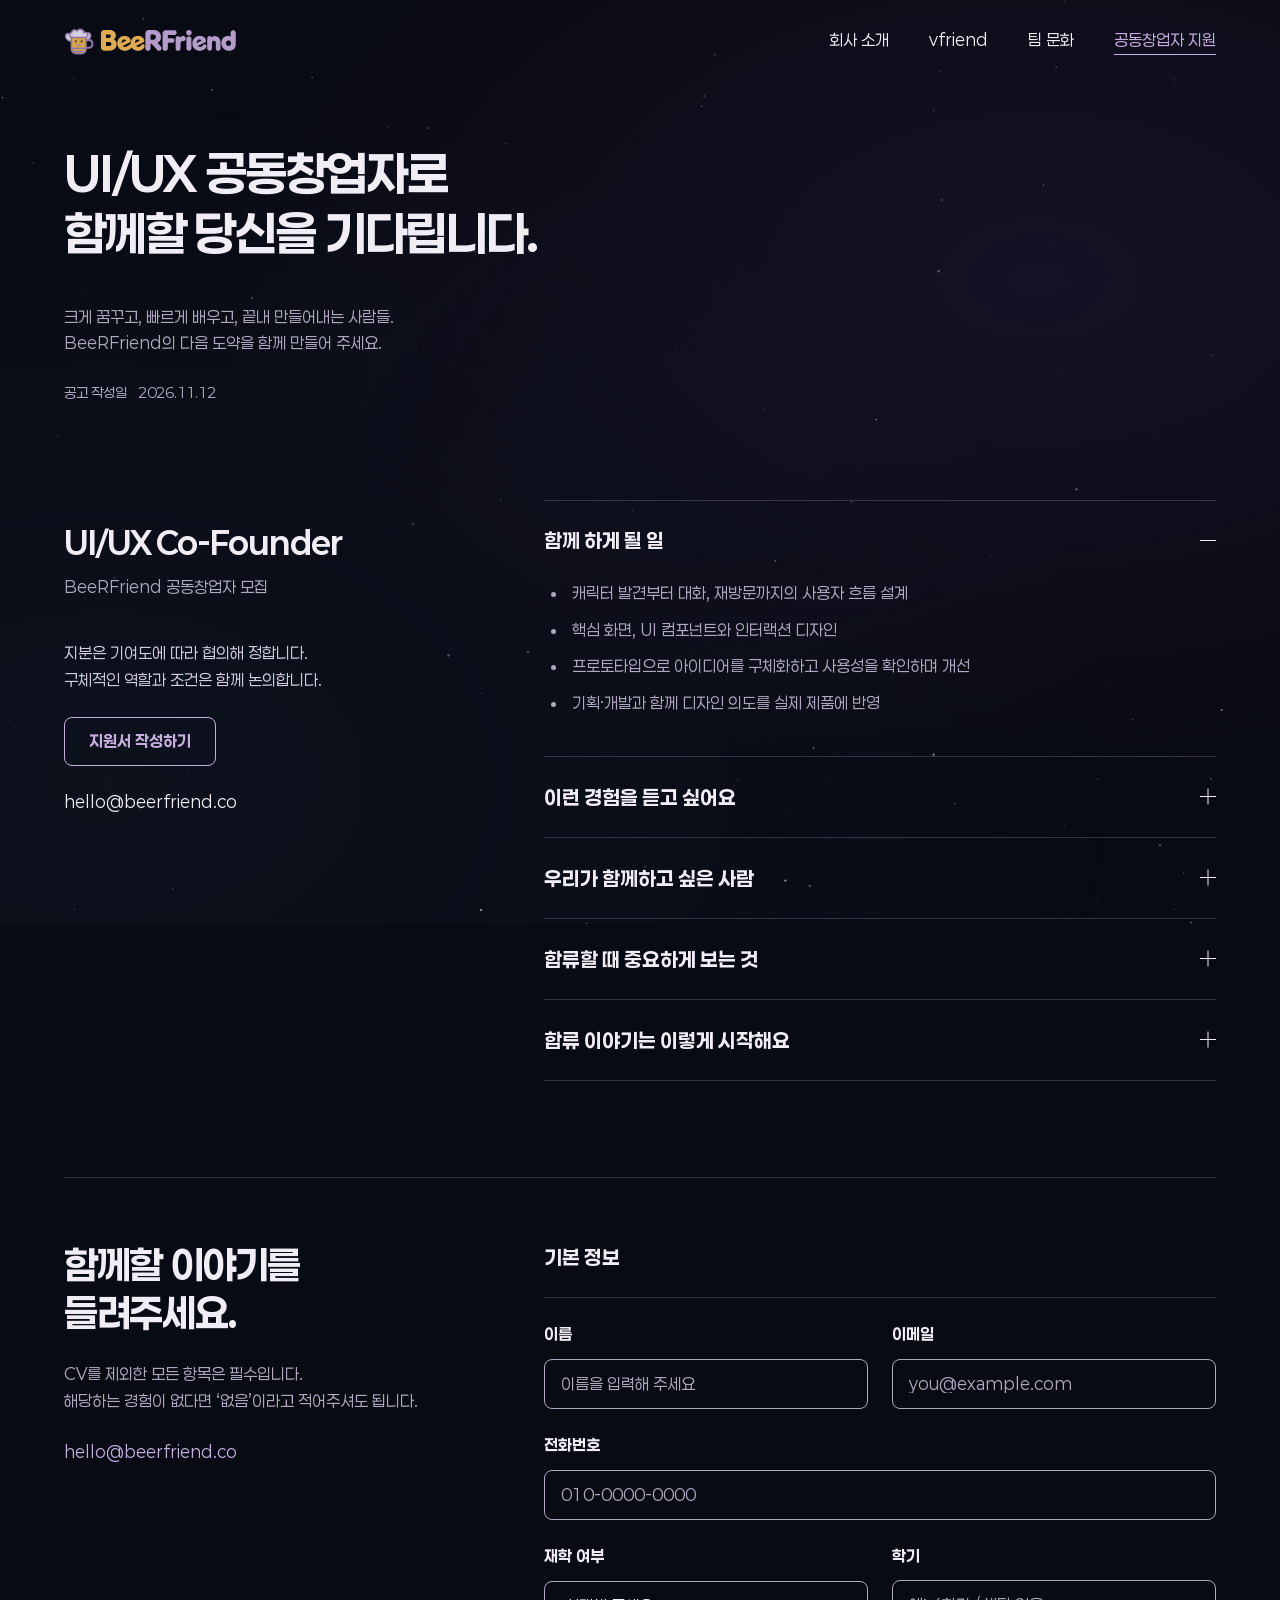
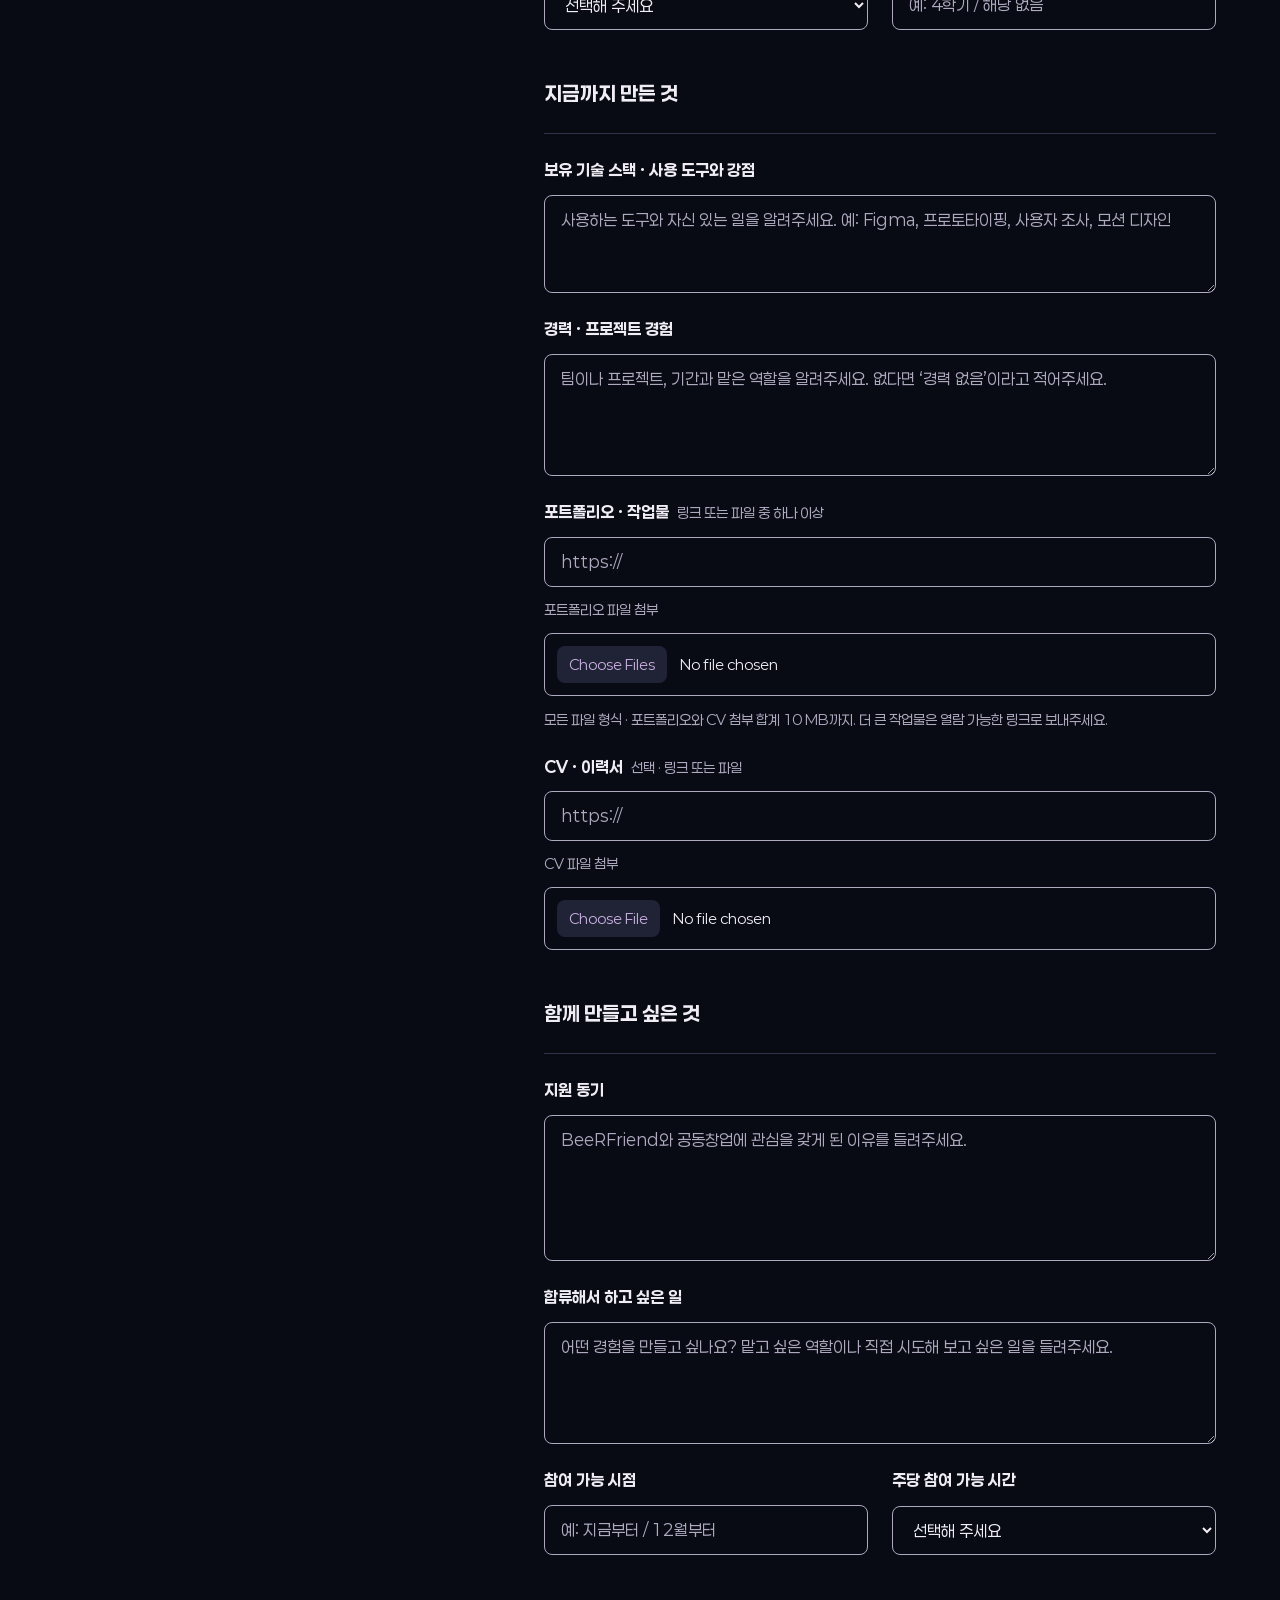
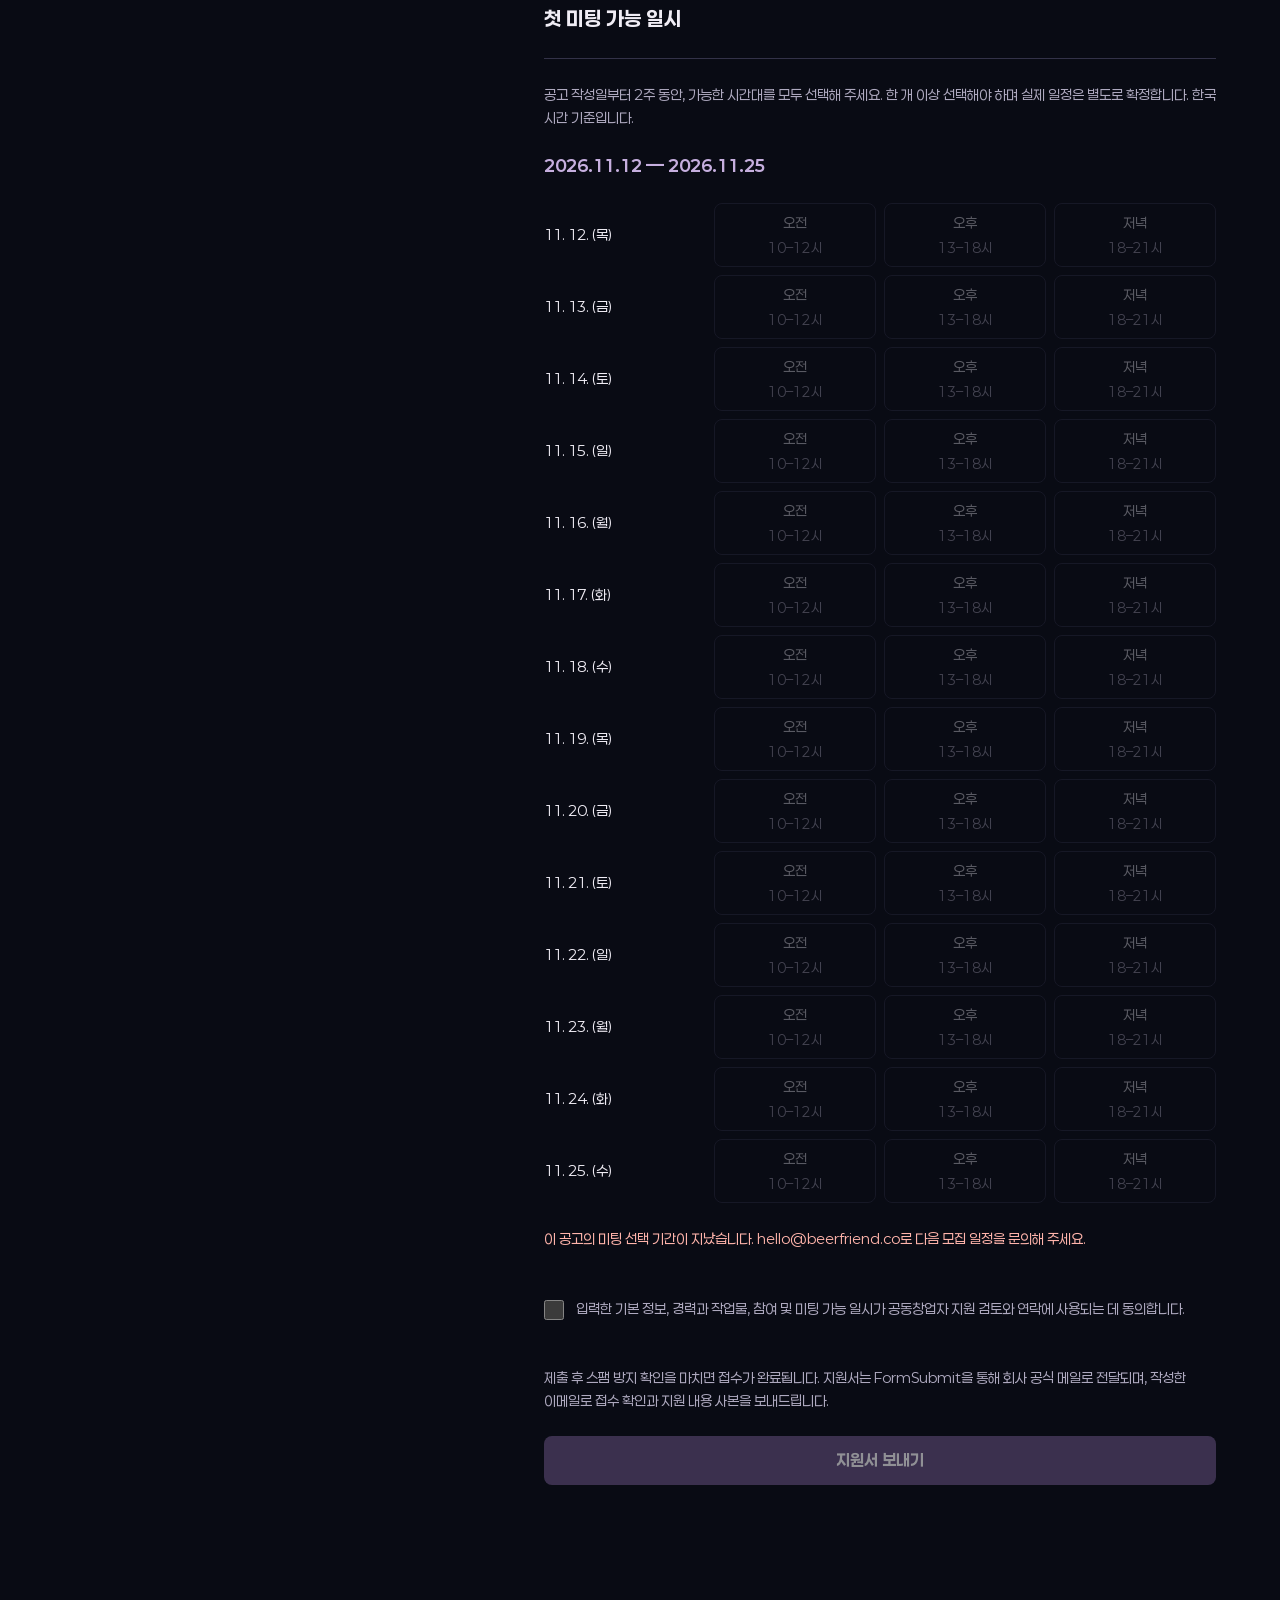
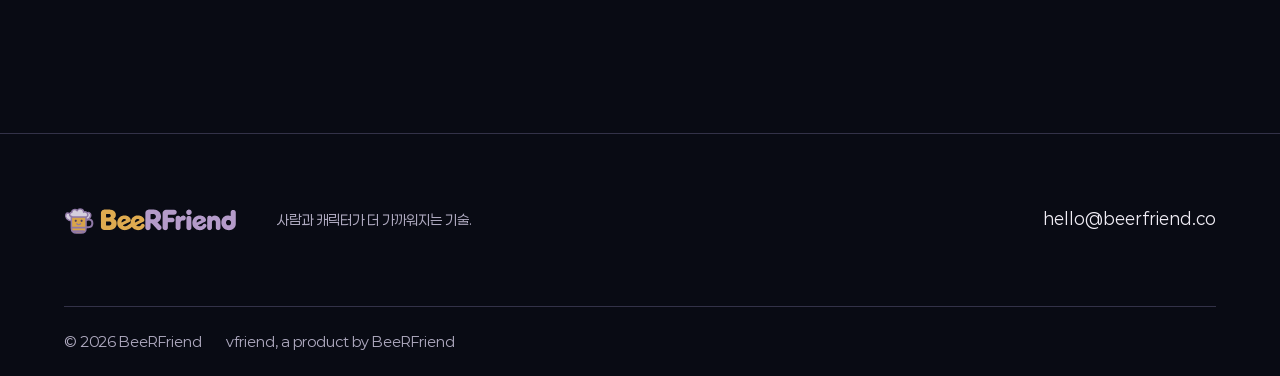
==== apply.html @ 92ecc0ac "Publish BeeRFriend company website" ====
<!doctype html>
<html lang="ko">
<head>
  <meta charset="utf-8">
  <meta name="viewport" content="width=device-width,initial-scale=1">
  <meta name="theme-color" content="#090b14">
  <meta name="description" content="함께 Moonshot을 현실로 만들 UI/UX 공동창업자를 찾습니다. BeeRFriend는 AI와 디자인으로 새로운 대화 경험을 만듭니다.">
  <meta property="og:title" content="BeeRFriend — UI/UX 공동창업자 모집">
  <meta property="og:description" content="Shoot for the moon. Even if you miss, you'll land among the stars. 함께 Moonshot을 현실로 만들 공동창업자를 찾습니다.">
  <meta property="og:type" content="website">
  <title>공동창업자 지원 | BeeRFriend</title>
  <link rel="icon" href="assets/beerfriend-mark.png" type="image/png">
  <link rel="preload" href="assets/fonts/Paperlogy-700.woff2" as="font" type="font/woff2" crossorigin>
  <link rel="stylesheet" href="styles.css">
  <script src="app.js" defer></script>
  <script src="apply.js" defer></script>
</head>
<body class="apply-page">
  <a class="skip-link" href="#main">본문으로 바로가기</a>
  <header class="site-header"><div class="nav-shell wrap">
  <a class="company-logo" href="./" aria-label="BeeRFriend 회사 홈페이지 처음으로"><img src="assets/beerfriend-dark.svg" alt="BeeRFriend" width="178" height="57" fetchpriority="high"></a>
  <nav class="desktop-nav" aria-label="주 메뉴"><a href="./#company">회사 소개</a><a href="./#product">vfriend</a><a href="./#culture">팀 문화</a><a class="nav-careers" href="apply.html" aria-current="page">공동창업자 지원</a></nav>
  <button class="menu-toggle" type="button" aria-controls="mobile-nav" aria-expanded="false" aria-label="메뉴 열기"><span></span><span></span></button>
  </div><nav id="mobile-nav" aria-label="모바일 메뉴" hidden><a href="./#company">회사 소개</a><a href="./#product">vfriend</a><a href="./#culture">팀 문화</a><a href="apply.html" aria-current="page">공동창업자 지원</a></nav></header>

  <main id="main">
    <section class="careers-section wrap" id="careers" aria-labelledby="careers-title">
      <div class="careers-heading"><h1 id="careers-title">UI/UX 공동창업자로<br> 함께할 당신을 기다립니다.</h1><p>크게 꿈꾸고, 빠르게 배우고, 끝내 만들어내는 사람들.<br> BeeRFriend의 다음 도약을 함께 만들어 주세요.</p><p class="opening-date">공고 작성일 <time id="opening-date" datetime="2026-11-12">2026.11.12</time></p></div>
      <div class="careers-grid"><aside class="apply-card" aria-label="UI/UX 공동창업자 지원 안내"><h3>UI/UX Co-Founder</h3><p>BeeRFriend 공동창업자 모집</p><p class="apply-note">지분은 기여도에 따라 협의해 정합니다.<br> 구체적인 역할과 조건은 함께 논의합니다.</p><a class="button secondary" href="#application">지원서 작성하기</a><a class="email-direct" href="mailto:hello@beerfriend.co">hello@beerfriend.co</a></aside>
      <div class="role-details">
        <details open><summary><span>함께 하게 될 일</span><span class="accordion-icon" aria-hidden="true"></span></summary><div><ul><li>캐릭터 발견부터 대화, 재방문까지의 사용자 흐름 설계</li><li>핵심 화면, UI 컴포넌트와 인터랙션 디자인</li><li>프로토타입으로 아이디어를 구체화하고 사용성을 확인하며 개선</li><li>기획·개발과 함께 디자인 의도를 실제 제품에 반영</li></ul></div></details>
        <details><summary><span>이런 경험을 듣고 싶어요</span><span class="accordion-icon" aria-hidden="true"></span></summary><div><ul><li>직접 참여한 UI/UX 프로젝트와 그 안에서 맡았던 역할</li><li>사용자 문제를 정의하고 디자인으로 해결해 본 과정</li><li>선택한 디자인의 이유를 설명하고 함께 조율한 경험</li></ul><p>완성된 결과와 함께, 그 결과에 도달하기까지의 고민을 보여주세요.</p></div></details>
        <details><summary><span>우리가 함께하고 싶은 사람</span><span class="accordion-icon" aria-hidden="true"></span></summary><div class="culture-fit"><div><h4>함께 성장하는 태도</h4><ul><li>성장과 변화를 즐기는 사람</li><li>일과 제품에 열정적인 사람</li><li>스스로 문제를 발견하고 행동하는 사람</li><li>실험과 비판을 환영하는 사람</li><li>실력과 성과로 증명하는 사람</li></ul></div><div><h4>함께 일하기 어려운 태도</h4><ul><li>변화와 성장을 거부하는 태도</li><li>주어진 업무만 하려는 태도</li><li>열정과 도전 의지가 없는 태도</li><li>근거보다 권위를 내세우는 태도</li><li>성과를 위해 동료를 희생시키는 태도</li></ul></div></div></details>
        <details><summary><span>합류할 때 중요하게 보는 것</span><span class="accordion-icon" aria-hidden="true"></span></summary><div><ol class="fit-priorities"><li>주도적인 몰입과 책임감</li><li>성장과 새로운 도전</li><li>실질적인 성과와 임팩트</li><li>팀 기여와 동료 성장</li></ol><p>이 순위는 선호 순위이며, 중요도의 절대적인 차이를 뜻하지 않습니다. 성과는 매우 중요하며, 팀워크를 해치는 행동은 성과와 관계없이 허용하지 않습니다.</p></div></details>
        <details><summary><span>합류 이야기는 이렇게 시작해요</span><span class="accordion-icon" aria-hidden="true"></span></summary><div><p>아래 지원서에 작업물과 지원 동기, 함께할 수 있는 시간을 남겨주세요. 첫 미팅에서 서로의 생각과 기대하는 역할을 나눕니다.</p><p>공동창업자로 함께할 방식과 기여도를 이야기하고, 이를 바탕으로 지분과 구체적인 조건을 협의합니다.</p></div></details>
      </div></div>
      <div class="application" id="application" aria-labelledby="apply-title">
        <div class="application-heading"><h3 id="apply-title">함께할 이야기를<br> 들려주세요.</h3><p>CV를 제외한 모든 항목은 필수입니다.<br> 해당하는 경험이 없다면 ‘없음’이라고 적어주셔도 됩니다.</p><a href="mailto:hello@beerfriend.co">hello@beerfriend.co</a></div>
        <form id="apply-form" action="https://formsubmit.co/hello@beerfriend.co" method="POST" enctype="multipart/form-data">
          <input type="hidden" name="_subject" value="[BeeRFriend] UI/UX 공동창업자 지원"><input type="hidden" name="_template" value="table"><input type="hidden" name="모집 역할" value="UI/UX Co-Founder">
          <input type="hidden" name="_next" value="https://beerfriend.co/thanks.html">
          <input type="hidden" name="_autoresponse" value="안녕하세요. BeeRFriend UI/UX 공동창업자 모집에 지원해 주셔서 감사합니다. 보내주신 작업과 이야기는 팀에서 꼼꼼히 살펴보겠습니다. 아래에 제출하신 지원 내용의 사본을 함께 전달드립니다. 첫 미팅 일정은 남겨주신 가능 시간을 바탕으로 별도 연락드리겠습니다. 내용을 보완하거나 문의하실 사항이 있으면 hello@beerfriend.co로 연락해 주세요. 감사합니다. BeeRFriend 팀 드림">
          <div class="form-honey" aria-hidden="true"><label for="company-website">이 항목은 비워 주세요</label><input id="company-website" name="_honey" type="text" tabindex="-1" autocomplete="off"></div>
          <fieldset class="application-group"><legend>기본 정보</legend>
            <div class="form-row"><div class="form-field"><label for="applicant-name">이름</label><input id="applicant-name" name="name" autocomplete="name" required maxlength="60" placeholder="이름을 입력해 주세요"></div><div class="form-field"><label for="applicant-email">이메일</label><input id="applicant-email" name="email" type="email" autocomplete="email" required maxlength="254" placeholder="you@example.com"></div></div>
            <div class="form-field"><label for="applicant-phone">전화번호</label><input id="applicant-phone" name="전화번호" type="tel" autocomplete="tel" required maxlength="40" placeholder="010-0000-0000"></div>
            <div class="form-row"><div class="form-field"><label for="applicant-education">재학 여부</label><select id="applicant-education" name="재학 여부" required><option value="">선택해 주세요</option><option>재학</option><option>휴학</option><option>졸업</option><option>해당 없음</option></select></div><div class="form-field"><label for="applicant-semester">학기</label><input id="applicant-semester" name="학기" required maxlength="40" placeholder="예: 4학기 / 해당 없음"></div></div>
          </fieldset>
          <fieldset class="application-group"><legend>지금까지 만든 것</legend>
            <div class="form-field"><label for="applicant-skills">보유 기술 스택 · 사용 도구와 강점</label><textarea id="applicant-skills" name="기술 스택 및 강점" required maxlength="2000" rows="3" placeholder="사용하는 도구와 자신 있는 일을 알려주세요. 예: Figma, 프로토타이핑, 사용자 조사, 모션 디자인"></textarea></div>
            <div class="form-field"><label for="applicant-experience">경력 · 프로젝트 경험</label><textarea id="applicant-experience" name="경력 및 프로젝트 경험" required maxlength="3000" rows="4" placeholder="팀이나 프로젝트, 기간과 맡은 역할을 알려주세요. 없다면 ‘경력 없음’이라고 적어주세요."></textarea></div>
            <div class="form-field portfolio-field"><label for="applicant-link">포트폴리오 · 작업물 <span>링크 또는 파일 중 하나 이상</span></label><input id="applicant-link" name="포트폴리오 링크" type="url" maxlength="1000" placeholder="https://" autocomplete="url" inputmode="url" aria-describedby="portfolio-help"><label class="file-label" for="applicant-files">포트폴리오 파일 첨부</label><input id="applicant-files" name="attachment" type="file" multiple aria-describedby="portfolio-help file-summary"><p class="form-note" id="portfolio-help">모든 파일 형식 · 포트폴리오와 CV 첨부 합계 10 MB까지. 더 큰 작업물은 열람 가능한 링크로 보내주세요.</p><p class="file-summary" id="file-summary" role="status" aria-live="polite"></p></div>
            <div class="form-field"><label for="applicant-cv-link">CV · 이력서 <span>선택 · 링크 또는 파일</span></label><input id="applicant-cv-link" name="CV 링크" type="url" maxlength="1000" placeholder="https://" inputmode="url"><label class="file-label" for="applicant-cv">CV 파일 첨부</label><input id="applicant-cv" name="cv_attachment" type="file" aria-describedby="portfolio-help cv-summary"><p class="file-summary" id="cv-summary" role="status" aria-live="polite"></p></div>
          </fieldset>
          <fieldset class="application-group"><legend>함께 만들고 싶은 것</legend>
            <div class="form-field"><label for="applicant-message">지원 동기</label><textarea id="applicant-message" name="지원 동기" required maxlength="3000" rows="5" placeholder="BeeRFriend와 공동창업에 관심을 갖게 된 이유를 들려주세요."></textarea></div>
            <div class="form-field"><label for="applicant-work">합류해서 하고 싶은 일</label><textarea id="applicant-work" name="합류해서 하고 싶은 일" required maxlength="3000" rows="4" placeholder="어떤 경험을 만들고 싶나요? 맡고 싶은 역할이나 직접 시도해 보고 싶은 일을 들려주세요."></textarea></div>
            <div class="form-row"><div class="form-field"><label for="applicant-start">참여 가능 시점</label><input id="applicant-start" name="참여 가능 시점" required maxlength="120" placeholder="예: 지금부터 / 12월부터"></div><div class="form-field"><label for="applicant-hours">주당 참여 가능 시간</label><select id="applicant-hours" name="주당 참여 가능 시간" required><option value="">선택해 주세요</option><option>5시간 미만</option><option>5–10시간</option><option>10–20시간</option><option>20–30시간</option><option>30시간 이상</option></select></div></div>
          </fieldset>
          <fieldset class="application-group meeting-field"><legend>첫 미팅 가능 일시</legend><p class="form-note" id="meeting-help">공고 작성일부터 2주 동안, 가능한 시간대를 모두 선택해 주세요. 한 개 이상 선택해야 하며 실제 일정은 별도로 확정합니다. 한국 시간 기준입니다.</p><p class="meeting-range" id="meeting-range"></p><div id="meeting-slots" aria-describedby="meeting-help"></div><input type="hidden" id="meeting-selection" name="첫 미팅 가능 일시"><p id="meeting-error" class="field-error" role="status" aria-live="polite"></p><noscript><p>지원 일시 체크와 첨부 확인을 위해 브라우저에서 JavaScript를 켜 주세요.</p></noscript></fieldset>
          <label class="form-consent" for="applicant-consent"><input id="applicant-consent" name="개인정보 동의" type="checkbox" required value="지원 검토 및 연락을 위한 개인정보 처리에 동의"><span>입력한 기본 정보, 경력과 작업물, 참여 및 미팅 가능 일시가 공동창업자 지원 검토와 연락에 사용되는 데 동의합니다.</span></label>
          <p class="form-note">제출 후 스팸 방지 확인을 마치면 접수가 완료됩니다. 지원서는 FormSubmit을 통해 회사 공식 메일로 전달되며, 작성한 이메일로 접수 확인과 지원 내용 사본을 보내드립니다.</p>
          <button class="button primary" type="submit" disabled>지원서 보내기</button>
          <p class="form-status" id="application-status" role="status" aria-live="polite" aria-atomic="true"></p>
        </form>
      </div>
    </section>
  </main>

  <footer class="site-footer"><div class="wrap"><div class="footer-main"><a class="company-logo" href="./" aria-label="BeeRFriend 회사 홈페이지 처음으로"><img src="assets/beerfriend-dark.svg" alt="BeeRFriend" width="178" height="57" loading="lazy"></a><p>사람과 캐릭터가 더 가까워지는 기술.</p><a href="mailto:hello@beerfriend.co">hello@beerfriend.co</a></div><div class="footer-bottom"><span>© <span id="current-year">2026</span> BeeRFriend</span><span>vfriend, a product by BeeRFriend</span></div></div></footer>

</body>
</html>
---- styles.css ----
/* BeeRFriend: deep night sky, muted lavender and honey, original logo geometry. */
@import url('./tokens.css');
@import url('./base.css');
@font-face{font-family:Paperlogy;src:url('assets/fonts/Paperlogy-400.woff2') format('woff2');font-weight:400;font-display:swap}
@font-face{font-family:Paperlogy;src:url('assets/fonts/Paperlogy-700.woff2') format('woff2');font-weight:700;font-display:swap}

html{color-scheme:dark;scroll-behavior:smooth;scroll-padding-top:var(--space-lg)}
body{word-break:keep-all;font-synthesis:none;position:relative;isolation:isolate}
body::before{content:'';position:fixed;inset:0;z-index:-1;pointer-events:none;background-image:url('assets/night-sky.svg'),radial-gradient(ellipse at 80% 32%,rgb(74 47 106 / .2),transparent 55%),radial-gradient(ellipse at 10% 85%,rgb(33 52 80 / .16),transparent 60%);background-size:1600px 1200px,100% 100%,100% 100%;background-position:center top;}

h1,h2,h3{line-height:1.22;letter-spacing:-.035em}h2{font-size:var(--text-section)}
a{color:inherit;text-decoration:none}button{border:0;background:transparent;color:inherit;cursor:pointer}button,input,textarea{font:inherit}
button:disabled{opacity:.55;cursor:not-allowed}button:active{transform:translateY(1px)}button:disabled:active{transform:none}
a:hover{color:var(--color-link)}a:active{opacity:.8}p{line-height:1.65}figure{margin:0}
.wrap{width:100%;max-width:var(--container);padding-inline:var(--gutter);margin-inline:auto}
.button{display:inline-flex;align-items:center;justify-content:center;min-height:48px;padding:var(--space-sm) var(--space-lg);gap:var(--space-sm);border:1px solid transparent;border-radius:var(--radius-control);font-size:var(--text-md);line-height:1.4;font-weight:700;white-space:nowrap;transition:background-color var(--dur-short) var(--ease-out)}
.button:active{transform:translateY(1px)}.button.primary{background:var(--color-accent);color:var(--color-accent-ink)}.button.primary:hover{background:var(--color-brand-deep)}
.button.secondary{background:transparent;border-color:var(--color-link);color:var(--color-link)}.button.secondary:hover{background:var(--color-paper-3)}
.icon{display:inline-block;width:20px;height:20px;flex-shrink:0;background:currentColor;mask-size:contain;mask-position:center;mask-repeat:no-repeat}.icon.play{mask-image:url('assets/icons/play.svg')}
.skip-link{position:fixed;left:var(--space-md);top:var(--space-sm);z-index:var(--z-tooltip);background:var(--color-accent);color:var(--color-accent-ink);padding:var(--space-sm) var(--space-lg);transform:translateY(-180%)}.skip-link:focus-visible{transform:none;color:var(--color-accent-ink)}
.site-header{height:var(--header-height);position:absolute;top:0;left:0;right:0;z-index:var(--z-sticky-nav);background:transparent;color:var(--color-ink)}
.nav-shell{height:100%;display:flex;align-items:center;justify-content:space-between;gap:var(--space-xl)}
.company-logo{width:173px;height:44px;position:relative;display:block;overflow:clip;flex-shrink:0}.company-logo img{position:absolute;width:208px;max-width:none;height:auto;left:-18px;top:-11px}
.desktop-nav{display:flex;gap:var(--space-xl);font-size:var(--text-md);align-items:center}.desktop-nav a{min-height:44px;display:inline-flex;align-items:center}.desktop-nav .nav-careers{color:var(--color-link)}.desktop-nav [aria-current=page]{text-decoration:underline;text-underline-offset:8px}.person-link{display:inline-flex;width:44px;height:44px;align-items:center;justify-content:center;color:var(--color-muted);flex-shrink:0}.person-link:hover{color:var(--color-ink)}.icon.linkedin{mask-image:url('assets/icons/linkedin.svg');width:19px;height:19px}
.menu-toggle{display:none;width:48px;height:48px;padding:var(--space-sm);flex-direction:column;align-items:center;justify-content:center;gap:var(--space-xs)}.menu-toggle span{display:block;width:24px;height:1px;background:currentColor}.menu-toggle[aria-expanded=true] span:first-child{transform:translateY(4.5px) rotate(45deg)}.menu-toggle[aria-expanded=true] span:last-child{transform:translateY(-4.5px) rotate(-45deg)}
#mobile-nav{position:absolute;top:var(--header-height);left:0;right:0;background:var(--color-paper);border-bottom:1px solid var(--color-rule);padding:var(--space-lg) var(--gutter);display:grid;gap:var(--space-xs)}#mobile-nav a{display:flex;align-items:center;min-height:48px}

.company-section{padding-block:var(--section-gap-l) var(--section-gap)}
.company-intro{display:grid;grid-template-columns:minmax(0,1.45fr) minmax(0,1fr);gap:var(--gap-columns);align-items:end}.company-intro p{max-width:45ch;color:var(--color-ink-2)}
.company-principles{display:grid;grid-template-columns:repeat(2,minmax(0,1fr));gap:var(--gap-columns);margin-top:var(--space-3xl)}.company-principles>div{padding-top:var(--space-lg);border-top:1px solid var(--color-rule)}.company-principles h3{margin-bottom:var(--space-md)}.company-principles p{color:var(--color-muted)}


.product-section{--color-product:var(--color-paper);--color-product-ink:var(--color-ink);--color-product-muted:var(--color-muted);--color-product-line:var(--color-rule);padding-block:var(--space-3xl);background:linear-gradient(180deg,transparent,rgb(41 29 59 / .25) 50%,transparent);color:var(--color-product-ink)}.product-section :focus-visible{outline-color:var(--color-product-ink)}
.product-intro{display:grid;grid-template-columns:minmax(0,1.45fr) minmax(0,1fr);gap:var(--gap-columns);align-items:end;margin-bottom:var(--space-2xl)}
.product-brand{display:flex;align-items:center;gap:var(--space-sm);margin-bottom:var(--space-lg)}.product-wordmark{filter:brightness(0) invert(1);opacity:.92}.product-intro p{font-size:var(--text-lg);color:var(--color-product-muted)}
.product-slides{display:flex;overflow-x:auto;scroll-snap-type:x mandatory;scrollbar-width:none;border-radius:var(--radius-card);overscroll-behavior-x:contain}.product-slides::-webkit-scrollbar{display:none}.product-window{flex:0 0 100%;min-width:0;scroll-snap-align:start;scroll-snap-stop:always}.product-window picture>img{width:100%;height:auto;border-radius:var(--radius-card)}
.slide-controls{display:flex;gap:var(--space-sm);margin-bottom:var(--space-lg)}.slide-controls button{display:flex;align-items:center;justify-content:center;gap:var(--space-xs);min-height:48px;padding:var(--space-sm) var(--space-lg);border:1px solid var(--color-product-line);border-radius:var(--radius-pill);color:var(--color-product-muted);font-size:var(--text-md);transition:background-color var(--dur-short),color var(--dur-short)}.slide-controls img{filter:brightness(0) invert(1)}.slide-controls button[aria-pressed=true]{background:var(--color-product-ink);color:var(--color-product);border-color:var(--color-product-ink)}.slide-controls button[aria-pressed=true] img{filter:brightness(0)}.slide-controls button:hover{border-color:var(--color-product-ink)}
.showcase-caption{display:flex;align-items:center;justify-content:space-between;gap:var(--space-lg);padding-block:var(--space-lg);border-bottom:1px solid var(--color-product-line);font-size:var(--text-lg)}
.watch-demo{display:inline-flex;align-items:center;gap:var(--space-sm);min-height:48px;font-size:var(--text-md);padding:var(--space-sm) var(--space-lg);border:1px solid var(--color-product-muted);border-radius:var(--radius-control);white-space:nowrap}.watch-demo:hover{background:var(--color-product-line)}
.product-foot{display:flex;justify-content:space-between;align-items:center;gap:var(--space-lg);padding-top:var(--space-lg);font-size:var(--text-sm);color:var(--color-product-muted)}.product-foot>div{display:flex;gap:var(--space-lg)}.product-foot span{display:flex;gap:var(--space-xs);align-items:center;white-space:nowrap}.product-foot img{filter:brightness(0) invert(1);opacity:.65}
.product-film-link{min-height:44px;font-size:var(--text-sm);padding:var(--space-sm) 0;text-decoration:underline;text-underline-offset:.25em;color:var(--color-product-ink)}.product-film-link:hover{color:var(--color-accent)}

.team-section{background:linear-gradient(180deg,transparent,rgb(28 31 49 / .4) 50%,transparent);color:var(--color-ink);padding-block:var(--space-3xl)}
.team-heading{display:grid;grid-template-columns:repeat(2,minmax(0,1fr));gap:var(--gap-columns);align-items:end}.team-heading h2{font-size:clamp(2rem,5vw,4.5rem)}.team-heading p{color:var(--color-muted)}
.team-people{margin-top:var(--space-3xl)}.team-people article{display:grid;grid-template-columns:minmax(0,.8fr) minmax(0,1fr) minmax(0,1.4fr);gap:var(--gap-columns);border-top:1px solid var(--color-rule);padding-block:var(--space-xl);align-items:start}.team-people article:last-child{padding-bottom:0}
.person-heading{display:flex;gap:var(--space-md);align-items:center}.person-heading h3{font-size:var(--text-2xl)}.person-heading span{color:var(--color-muted);font-size:var(--text-sm)}.person-field{padding-top:var(--space-2xs)}.team-people ul{list-style:none;margin:0;padding:0;color:var(--color-muted);font-size:var(--text-md);line-height:1.8}

.careers-section{padding-block:var(--section-gap-l)}.careers-heading h2{max-width:none}.careers-heading p{margin-top:var(--space-xl);color:var(--color-muted)}.culture-evolution{margin-top:var(--space-sm);font-size:var(--text-sm);color:var(--color-muted)}
.careers-grid{display:grid;grid-template-columns:minmax(0,1fr) minmax(0,1.5fr);gap:var(--gap-columns);margin-top:var(--space-3xl)}
.apply-card{padding-top:var(--space-lg)}.apply-card h3{font-size:var(--text-2xl)}.apply-card>p{margin-top:var(--space-sm);color:var(--color-muted)}.apply-card>.apply-note{margin-top:var(--space-xl);color:var(--color-ink-2)}.apply-card .button{margin-top:var(--space-lg)}.email-direct{display:block;margin-top:var(--space-md);font-size:var(--text-md);width:fit-content;min-height:44px;padding-block:var(--space-xs)}
.role-details details{border-top:1px solid var(--color-rule)}.role-details details:last-child{border-bottom:1px solid var(--color-rule)}
.role-details summary{display:flex;align-items:center;justify-content:space-between;gap:var(--space-lg);min-height:80px;padding-block:var(--space-lg);font-size:var(--text-lg);font-weight:700;cursor:pointer;list-style:none}.role-details summary::-webkit-details-marker{display:none}
.accordion-icon{width:16px;height:16px;position:relative;flex-shrink:0}.accordion-icon::before,.accordion-icon::after{content:'';position:absolute;background:currentColor;left:0;top:7px;width:16px;height:1px}.accordion-icon::after{transform:rotate(90deg)}details[open]>.accordion-icon::after,details[open]>summary .accordion-icon::after{transform:none}
.role-details details>div{padding-bottom:var(--space-xl);color:var(--color-muted)}.role-details ul{padding-left:var(--space-lg);margin:0;display:grid;gap:var(--space-sm)}.role-details li{padding-left:var(--space-2xs)}.role-details p+p,.role-details ul+p{margin-top:var(--space-lg)}

.site-footer{padding-block:var(--space-2xl) var(--space-lg);border-top:1px solid var(--color-rule)}.footer-main{display:flex;align-items:center;gap:var(--space-xl)}.footer-main p{color:var(--color-muted);font-size:var(--text-sm)}.footer-main>a:last-child{margin-left:auto;font-size:var(--text-md);min-height:44px;display:flex;align-items:center}
.footer-bottom{display:flex;align-items:center;gap:var(--space-lg);margin-top:var(--space-2xl);padding-top:var(--space-lg);border-top:1px solid var(--color-rule);font-size:var(--text-sm);color:var(--color-muted)}.footer-bottom>button{margin-left:auto}

dialog{position:fixed;border:0;padding:0;background:var(--color-paper);color:var(--color-ink);border-radius:var(--radius-dialog);max-height:calc(100dvh - var(--space-xl));width:min(100% - var(--space-xl),660px);overflow-y:auto;z-index:var(--z-modal)}dialog::backdrop{background:var(--color-overlay)}
.dialog-close{display:flex;align-items:center;justify-content:center;width:48px;height:48px;font-size:var(--text-2xl);font-weight:400;border-radius:var(--radius-control);flex-shrink:0}.dialog-close:hover{background:var(--color-paper-3)}
#film-dialog{width:min(100% - var(--space-xl),1120px)}.film-heading{padding:var(--space-lg);display:flex;align-items:center;justify-content:space-between;gap:var(--space-lg)}.film-heading h2{font-size:var(--text-title)}#product-video{width:100%;height:auto;aspect-ratio:16/9;background:#070810;border-radius:var(--radius-card)}.film-caption{padding:var(--space-lg);font-size:var(--text-md);color:var(--color-muted)}.film-caption details{margin-top:var(--space-lg)}.film-caption summary{cursor:pointer;min-height:44px;display:flex;align-items:center;text-decoration:underline;text-underline-offset:.25em}.film-caption details p{padding-top:var(--space-md)}
.application{display:grid;grid-template-columns:minmax(0,1fr) minmax(0,1.5fr);gap:var(--gap-columns);border-top:1px solid var(--color-rule);margin-top:var(--space-3xl);padding-top:var(--space-2xl)}.application-heading h3{font-size:var(--text-3xl)}.application-heading p{margin-top:var(--space-lg);color:var(--color-muted)}.application-heading>a{display:inline-flex;align-items:center;min-height:44px;margin-top:var(--space-md);font-size:var(--text-md);color:var(--color-accent)}
.thanks-page{min-height:100svh;display:flex;flex-direction:column}.thanks-content{padding-block:var(--space-3xl);flex:1}.thanks-role{color:var(--color-accent);margin-bottom:var(--space-lg);font-weight:700}.thanks-content h1{font-size:var(--text-display-s)}.thanks-content h1+p{margin-top:var(--space-xl)}.thanks-note{margin-top:var(--space-lg);color:var(--color-muted);font-size:var(--text-sm)}.thanks-note a{text-decoration:underline}.thanks-content .button{margin-top:var(--space-xl)}.thanks-page .site-footer{font-size:var(--text-sm);color:var(--color-muted)}
#apply-form{position:relative;display:grid;gap:var(--space-lg);min-width:0}.form-row{display:grid;grid-template-columns:repeat(2,minmax(0,1fr));gap:var(--space-lg)}.form-field{display:grid;gap:var(--space-sm)}#apply-form label{font-size:var(--text-md);font-weight:700;display:flex;gap:var(--space-xs);align-items:baseline}#apply-form label span{font-size:var(--text-sm);font-weight:400;color:var(--color-muted)}
#apply-form input,#apply-form textarea{width:100%;min-width:0;min-height:48px;border:1px solid var(--color-muted);border-radius:var(--radius-control);background:var(--color-paper);color:var(--color-ink);padding:var(--space-sm) var(--space-md);font-size:var(--text-md);line-height:1.5;resize:vertical}#apply-form input:focus-visible,#apply-form textarea:focus-visible{outline-offset:-3px}#apply-form ::placeholder{color:var(--color-muted)}#apply-form .button{width:100%}.form-note{font-size:var(--text-sm);color:var(--color-muted)}
#apply-form .form-consent{display:flex;align-items:flex-start;gap:var(--space-sm);min-height:44px;cursor:pointer}#apply-form .form-consent input{width:20px;min-height:20px;height:20px;margin:2px 0 0;flex-shrink:0;accent-color:var(--color-accent)}#apply-form .form-consent span{margin:0}.form-honey{position:absolute;left:-10000px;width:1px;height:1px;overflow:hidden}.form-status{font-size:var(--text-md);min-height:3em}.form-status[data-state=error]{color:var(--color-error)}.form-status[data-state=success]{color:var(--color-success)}
.careers-heading .opening-date{margin-top:var(--space-lg);font-size:var(--text-sm)}.opening-date time{margin-left:var(--space-xs)}
.application-group{border:0;padding:0;margin:0 0 var(--space-lg);min-width:0;display:grid;gap:var(--space-lg)}.application-group legend{font-size:var(--text-lg);font-weight:700;padding:0 0 var(--space-lg);margin:0;width:100%;border-bottom:1px solid var(--color-rule);margin-bottom:var(--space-lg)}
#apply-form select{width:100%;min-width:0;min-height:48px;border:1px solid var(--color-muted);border-radius:var(--radius-control);background:var(--color-paper);color:var(--color-ink);padding:var(--space-sm) var(--space-md);font:inherit;font-size:var(--text-md)}
#apply-form .file-label{font-size:var(--text-sm);color:var(--color-muted);font-weight:400}#apply-form input[type=file]{padding:var(--space-sm);overflow:hidden;font-size:var(--text-sm)}#apply-form input[type=file]::file-selector-button{padding:var(--space-xs) var(--space-sm);border:0;border-radius:var(--radius-control);background:var(--color-paper-3);color:var(--color-accent);font:inherit;margin-right:var(--space-sm);cursor:pointer}.file-summary{font-size:var(--text-sm);overflow-wrap:anywhere;word-break:break-all;color:var(--color-muted)}.file-summary:empty{display:none}
.meeting-range{font-weight:700;font-size:var(--text-md);color:var(--color-accent)}#meeting-slots{display:grid;gap:var(--space-xs)}.meeting-day{display:grid;grid-template-columns:minmax(80px,1fr) repeat(3,minmax(0,1fr));align-items:center;gap:var(--space-xs)}.meeting-date{font-size:var(--text-sm)}#apply-form .meeting-option{position:relative;display:flex;flex-direction:column;align-items:center;justify-content:center;gap:var(--space-2xs);min-height:64px;padding:var(--space-xs) var(--space-2xs);border:1px solid var(--color-rule);border-radius:var(--radius-control);cursor:pointer}#apply-form .meeting-option input{position:absolute;inset:0;width:100%;height:100%;margin:0;opacity:0;cursor:pointer}#apply-form .meeting-option span{font-size:var(--text-sm);color:var(--color-ink);margin:0}.meeting-option small{font-size:var(--text-xs);font-weight:400;color:var(--color-muted)}#apply-form .meeting-option:has(:checked){background:var(--color-accent);border-color:var(--color-accent)}#apply-form .meeting-option:has(:checked) span,.meeting-option:has(:checked) small{color:var(--color-on-brand)}.meeting-option:has(:focus-visible){outline:2px solid var(--color-focus);outline-offset:2px}.meeting-option:has(:disabled){opacity:.35;cursor:not-allowed}.meeting-option:has(:disabled) input{cursor:not-allowed}.field-error{font-size:var(--text-sm);color:var(--color-error)}.field-error:empty{display:none}


@media(max-width:70rem){.team-people article{grid-template-columns:minmax(0,1fr) minmax(0,1.6fr)}.person-field{grid-column:1}.team-people ul{grid-column:2;grid-row:1 / span 2}.company-intro,.product-intro{grid-template-columns:repeat(2,minmax(0,1fr))}}
@media(max-width:60rem){.desktop-nav{display:none}.menu-toggle{display:flex}.company-intro,.product-intro,.team-heading{grid-template-columns:minmax(0,1fr);gap:var(--space-xl)}.company-intro h2,.team-heading h2{max-width:none}.company-principles{margin-top:var(--space-2xl)}.product-intro{margin-bottom:var(--space-xl)}.product-intro-copy{display:flex;gap:var(--space-xl);align-items:center}.product-brand{margin:0}.product-intro p{font-size:var(--text-md)}.team-people{margin-top:var(--space-2xl)}.careers-grid{grid-template-columns:minmax(0,1fr);gap:var(--space-2xl)}.apply-card{grid-row:2}.footer-main{flex-wrap:wrap;gap:var(--space-lg)}.footer-main p{display:none}.footer-bottom{flex-wrap:wrap;margin-top:var(--space-xl)}.product-window figcaption{font-size:var(--text-md)}}
@media(max-width:40rem){:root{--header-height:72px}.company-principles{grid-template-columns:minmax(0,1fr);gap:var(--space-xl)}.company-intro p br,.company-principles p br,.team-heading p br,.careers-heading p br{display:none}.product-section,.team-section{padding-block:var(--space-2xl)}.product-intro-copy{display:block}.product-brand{margin-bottom:var(--space-lg)}.product-window picture>img{border-radius:var(--radius-control)}.product-window figcaption{display:block;padding-block:var(--space-lg)}.watch-demo{margin-top:var(--space-lg);padding-inline:var(--space-md)}.product-foot{align-items:flex-start;flex-direction:column;gap:var(--space-md)}.product-foot p{font-size:var(--text-sm)}.product-film-link{text-align:left;font-size:var(--text-sm)}.team-people article{grid-template-columns:minmax(0,1fr);gap:var(--space-md);padding-block:var(--space-xl)}.person-field,.team-people ul{grid-column:auto;grid-row:auto}.person-heading h3{font-size:var(--text-title)}.person-field{padding:0}.team-people ul{font-size:var(--text-md)}.careers-heading h2{font-size:clamp(1.7rem,6.5vw,2.25rem)}.careers-heading p{margin-top:var(--space-lg)}.careers-grid{margin-top:var(--space-2xl)}.role-details summary{min-height:72px;font-size:var(--text-md)}.footer-main{flex-direction:column;align-items:flex-start}.footer-main>a:last-child{margin:0}.footer-bottom{display:grid;gap:var(--space-sm)}.footer-bottom>button{margin:0;width:fit-content}.apply-dialog-inner{padding:var(--space-2xl) var(--space-lg) var(--space-lg)}.apply-dialog-inner h2{font-size:var(--text-2xl)}dialog,#film-dialog{width:calc(100% - var(--space-lg));max-height:calc(100dvh - var(--space-lg));border-radius:var(--radius-card)}.film-heading,.film-caption{padding:var(--space-md)}.film-heading h2{font-size:var(--text-md)}.dialog-description br{display:none}#apply-form label{display:block}#apply-form label span{margin-left:var(--space-xs)}}
@media(max-width:60rem){.application{grid-template-columns:minmax(0,1fr);gap:var(--space-xl);margin-top:var(--space-2xl)}.showcase-caption{font-size:var(--text-md)}}
@media(min-width:60.01rem){.application-heading{position:sticky;top:calc(var(--header-height) + var(--space-xl));align-self:start}}
.application-heading>a,.thanks-role,.meeting-range{color:var(--color-link)}#apply-form input[type=file]::file-selector-button{color:var(--color-link)}
@media(max-width:40rem){.slide-controls{gap:var(--space-xs)}.slide-controls button{flex:1;padding:var(--space-sm) var(--space-xs);font-size:var(--text-sm);gap:var(--space-2xs)}.slide-controls img{width:18px;height:18px}.product-window picture>img{max-width:390px;margin-inline:auto}.showcase-caption{display:block}.showcase-caption p{min-height:3.3em}.showcase-caption .watch-demo{margin-top:var(--space-sm)}.form-row{grid-template-columns:minmax(0,1fr)}.application{padding-top:var(--space-xl)}.application-heading h3{font-size:var(--text-2xl)}}
@media(prefers-reduced-motion:reduce){html{scroll-behavior:auto}.button{transition:none}}


.hero{position:relative;isolation:isolate;background:transparent;color:var(--color-ink);overflow:clip}
.hero-layout{min-height:min(960px,100svh);padding-top:calc(var(--header-height) + 64px);padding-bottom:80px;display:grid;grid-template-columns:minmax(0,1.25fr) minmax(0,1fr);gap:40px;align-items:center}
.opening-copy{position:relative;z-index:1}.hero h1{font-size:clamp(5rem,8.8vw,9rem);line-height:.99;letter-spacing:-.065em;font-weight:400;max-width:none;text-wrap:initial}
.intro-line{display:block;overflow:clip;padding-block:.04em .14em;margin-block:-.04em -.14em}.intro-line>span{display:block}.intro-line:last-child{color:#bda6d3}
.quote-continuation{margin-top:32px;font-size:clamp(1.25rem,2.1vw,1.875rem);line-height:1.4;letter-spacing:-.035em}.hero-company{margin-top:40px;color:var(--color-muted);font-size:var(--text-md);line-height:1.65}
.hero-product-link{display:inline-flex;align-items:center;min-height:44px;margin-top:20px;font-size:var(--text-md);border-bottom:1px solid var(--color-ink);padding-bottom:2px}.hero-product-link:hover{color:var(--color-link);border-color:var(--color-link)}


.culture-section{padding-block:var(--section-gap-l)}.culture-heading{display:grid;grid-template-columns:1.2fr 1fr;gap:var(--gap-columns);align-items:end}.culture-heading>div>p{color:var(--color-muted)}
.culture-values{margin-top:var(--space-3xl)}.culture-values article{display:grid;grid-template-columns:56px minmax(0,1fr) minmax(0,1.2fr);column-gap:var(--space-lg);row-gap:var(--space-xs);padding-block:var(--space-xl);border-top:1px solid var(--color-rule)}.value-number{grid-column:1;grid-row:1/span 2;font-size:var(--text-lg);color:var(--color-link)}.value-name{grid-column:2;font-size:var(--text-sm);color:var(--color-muted)}.culture-values h3{grid-column:2;grid-row:2;font-size:var(--text-title)}.culture-values article>p:last-child{grid-column:3;grid-row:1/span 2;align-self:center;color:var(--color-muted);max-width:47ch}
.working-style{margin-top:var(--space-3xl)}.working-heading{display:grid;grid-template-columns:1.2fr 1fr;gap:var(--gap-columns);align-items:end}.working-heading h3{font-size:var(--text-2xl)}.working-heading>p{color:var(--color-muted)}.working-cycle{display:grid;grid-template-columns:repeat(4,minmax(0,1fr));list-style:none;margin:var(--space-xl) 0 0;padding:0;gap:var(--space-lg);counter-reset:work-step}.working-cycle li{counter-increment:work-step;display:flex;align-items:center;gap:var(--space-md);border-bottom:2px solid var(--color-accent);padding:var(--space-lg) 0;font-size:var(--text-lg)}.working-cycle li::before{content:'0' counter(work-step);font-size:var(--text-sm);color:var(--color-muted)}.working-notes{display:grid;grid-template-columns:repeat(2,minmax(0,1fr));gap:var(--gap-columns);margin-top:var(--space-xl);color:var(--color-muted)}.culture-boundary{margin-top:var(--space-xl);padding-top:var(--space-lg);border-top:1px solid var(--color-rule);font-size:var(--text-md);color:var(--color-ink-2)}
.culture-fit{display:grid;gap:var(--space-xl)}.culture-fit h4{font-size:var(--text-md);font-weight:700;color:var(--color-ink);margin:0 0 var(--space-md)}.fit-priorities{margin:0;padding-left:var(--space-lg);display:grid;gap:var(--space-sm)}.fit-priorities+p{margin-top:var(--space-lg)}
.thanks-page .site-header{position:static}
@media(max-width:60rem){.hero-layout{grid-template-columns:minmax(0,1.2fr) minmax(0,.8fr);gap:16px;padding-top:136px;padding-bottom:64px}.hero h1{font-size:clamp(4rem,9.2vw,6rem)}.culture-heading,.working-heading{grid-template-columns:minmax(0,1fr);gap:var(--space-xl)}.culture-values{margin-top:var(--space-2xl)}.culture-values article{grid-template-columns:40px minmax(0,1fr) minmax(0,1.2fr);column-gap:var(--space-md)}.working-cycle{gap:var(--space-md)}.working-cycle li{font-size:var(--text-md);gap:var(--space-xs)}}
@media(max-width:45rem){.hero-layout{display:flex;flex-direction:column;align-items:stretch;gap:16px;min-height:0;padding-top:120px;padding-bottom:32px}.hero h1{font-size:clamp(3.75rem,15.4vw,6rem);line-height:1.01}.quote-continuation{font-size:clamp(1.125rem,4.9vw,1.5rem);margin-top:24px}.hero-company{margin-top:28px}.hero-product-link{margin-top:12px}.company-section{padding-top:var(--space-2xl)}.culture-values article{grid-template-columns:32px minmax(0,1fr);padding-block:28px;row-gap:8px}.value-number{font-size:var(--text-md)}.culture-values article>p:last-child{grid-column:2;grid-row:3;margin-top:8px}.culture-values h3{font-size:var(--text-lg)}.working-style{margin-top:var(--space-2xl)}.working-cycle{grid-template-columns:repeat(2,minmax(0,1fr));row-gap:0}.working-notes{grid-template-columns:minmax(0,1fr);gap:var(--space-lg)}.working-heading p br,.culture-heading p br{display:none}.culture-boundary{font-size:var(--text-sm)}}

.product-film{margin:0 0 var(--space-xl)}.product-film figcaption{display:flex;align-items:center;justify-content:space-between;gap:var(--space-lg);padding-top:var(--space-lg);font-size:var(--text-md)}.product-film figcaption>span:last-child{color:var(--color-muted);font-size:var(--text-sm)}
.video-transcript{margin-top:var(--space-sm);color:var(--color-muted);font-size:var(--text-sm)}.video-transcript summary{cursor:pointer;min-height:44px;display:flex;align-items:center;width:fit-content}.video-transcript p{margin-block:var(--space-xs) var(--space-lg)}
.product-screens{border-top:1px solid var(--color-rule);border-bottom:1px solid var(--color-rule)}.product-screens>summary{min-height:72px;display:flex;align-items:center;justify-content:space-between;cursor:pointer;list-style:none;color:var(--color-ink-2)}.product-screens>summary::-webkit-details-marker{display:none}.product-screens[open]>summary{margin-bottom:var(--space-lg)}.product-screens[open]{padding-bottom:var(--space-lg)}
.invitation-section>.button{margin-top:var(--space-xl)}.apply-page .careers-section{padding-top:calc(var(--header-height) + var(--space-2xl))}.apply-page .careers-heading h1{max-width:none;font-size:var(--text-section);line-height:1.25}.apply-page .careers-heading>p{max-width:60ch}
@media(max-width:40rem){.product-film figcaption{display:grid;gap:var(--space-xs)}.person-heading{gap:var(--space-sm)}.apply-page .careers-heading h1{font-size:clamp(1.75rem,7.5vw,2.25rem)}}

/* A typographic opening: no moon, orbit or decorative illustration. */
.hero-layout{display:flex;justify-content:center;align-items:center;min-height:min(100svh,1080px);text-align:center;padding-top:calc(var(--header-height) + 64px);padding-bottom:80px}.opening-copy{width:100%}.hero h1{font-size:clamp(5.5rem,9.8vw,10rem);line-height:1.01}.quote-continuation{margin-top:32px}.hero-company{margin-top:36px}.hero-product-link{margin-top:18px}
@media(max-width:45rem){.hero-layout{padding-top:136px;padding-bottom:88px;min-height:92svh}.hero h1{font-size:clamp(3.4rem,14.7vw,6rem)}.quote-continuation{font-size:clamp(1.125rem,4.8vw,1.5rem);margin-top:28px}.hero-company{font-size:var(--text-sm);margin-top:32px}.hero-product-link{margin-top:18px}.hero-company br{display:none}}

/* Light, depth and type provide motion without a separate hero illustration. */
body::before{inset:-24px;transform:translate3d(var(--sky-x,0px),var(--sky-y,0px),0)}
body::after{content:'';position:fixed;inset:-32px;z-index:-1;pointer-events:none;background:url('assets/night-sky.svg') 30% 60% / 1100px 825px;opacity:.35;animation:sky-drift 26s ease-in-out infinite alternate}
.hero::before{content:'';position:absolute;inset:0;z-index:-1;pointer-events:none;background:radial-gradient(ellipse at var(--spot-x,50%) var(--spot-y,40%),rgb(81 53 112 / .16),transparent 55%)}
.opening-copy{transform:translate3d(0,var(--hero-shift,0px),0) scale(var(--hero-scale,1));opacity:var(--hero-opacity,1)}
.hero h1{font-weight:700;font-size:clamp(6rem,10.4vw,10.5rem);letter-spacing:-.065em;line-height:1.02;perspective:900px}.intro-line>span{transform-origin:50% 100%;letter-spacing:-.065em}
.intro-line:last-child>span{color:transparent;-webkit-text-stroke:1px #ac95c3;background:linear-gradient(110deg,transparent 32%,rgb(225 210 241 / .9) 49%,transparent 66%);background-size:250% 100%;background-clip:text;-webkit-background-clip:text;animation:type-light 8s cubic-bezier(.45,0,.55,1) infinite}
.hero-company{max-width:500px;margin-inline:auto}.quote-continuation{color:var(--color-ink-2)}
.hero-product-link{border-bottom:0;position:relative}.hero-product-link::after{content:'';position:absolute;left:0;right:0;bottom:0;height:1px;background:var(--color-link);transform-origin:left;transition:transform 400ms var(--ease-out)}.hero-product-link:hover::after{transform:scaleX(.55)}
.culture-values article{position:relative;isolation:isolate}.culture-values article::before{content:'';position:absolute;inset:0;z-index:-1;background:radial-gradient(420px circle at var(--pointer-x,50%) var(--pointer-y,50%),rgb(118 85 151 / .16),transparent 75%);opacity:0;transition:opacity 350ms}
.culture-values article::after{content:'';position:absolute;top:-1px;left:0;right:0;height:1px;background:linear-gradient(90deg,var(--color-link),transparent);transform:scaleX(0);transform-origin:left;transition:transform 1100ms var(--ease-out)}.culture-values article.is-in-view::after{transform:scaleX(1)}
.culture-values h3{transition:transform 400ms var(--ease-out),color 400ms}.value-number{font-size:2rem;font-weight:700;line-height:1.1;color:transparent;-webkit-text-stroke:.7px #8b7d9e}
.invitation-section>.button{position:relative;isolation:isolate;overflow:hidden;transition:background-color 300ms,box-shadow 300ms,border-color 300ms}.invitation-section>.button::before{content:'';position:absolute;inset:0;z-index:-1;background:radial-gradient(160px circle at var(--pointer-x,50%) var(--pointer-y,50%),rgb(153 120 190 / .25),transparent 80%);opacity:0;transition:opacity 250ms}
.product-film video{box-shadow:0 0 0 1px rgb(189 166 211 / .18),0 24px 80px rgb(0 0 0 / .25)}
@media(hover:hover){.culture-values article:hover::before,.invitation-section>.button:hover::before{opacity:1}.culture-values article:hover h3{transform:translateX(8px);color:var(--color-link)}.invitation-section>.button:hover{box-shadow:0 0 32px rgb(101 81 127 / .2);border-color:var(--color-ink)}}
@keyframes sky-drift{from{transform:translate3d(0,0,0);opacity:.2}to{transform:translate3d(-16px,-28px,0);opacity:.45}}
@keyframes type-light{0%,15%{background-position:160% 50%}70%,100%{background-position:-80% 50%}}
@media(max-width:45rem){.hero h1{font-size:clamp(3.5rem,15.4vw,6rem)}.value-number{font-size:1.5rem}.intro-line:last-child>span{-webkit-text-stroke:.8px #bda6d3}}
@media(prefers-reduced-motion:reduce){body::before,body::after,.opening-copy{transform:none!important}.opening-copy{opacity:1!important}.intro-line:last-child>span{animation:none;background:none;color:var(--color-link);-webkit-text-stroke:0}.culture-values article::after{transition:none}.culture-values h3{transition:none}.culture-values article:hover h3{transform:none}}
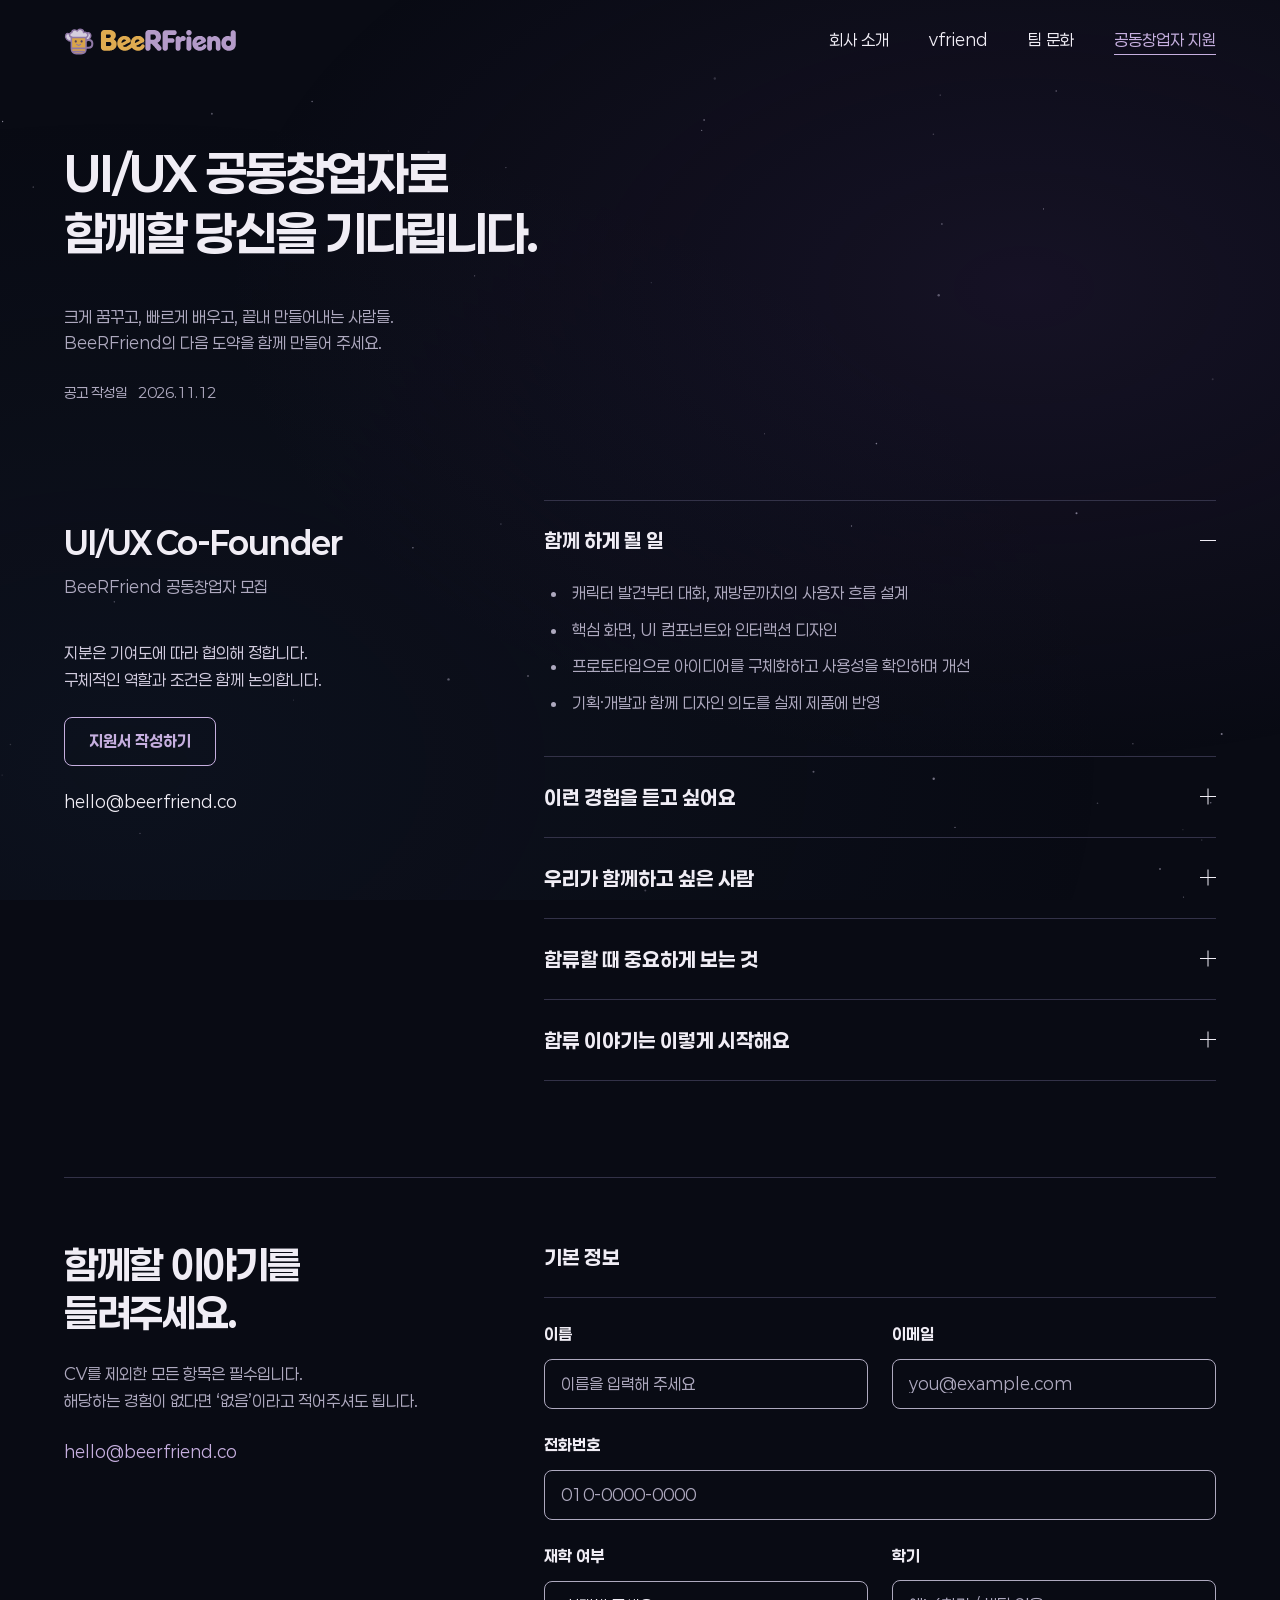
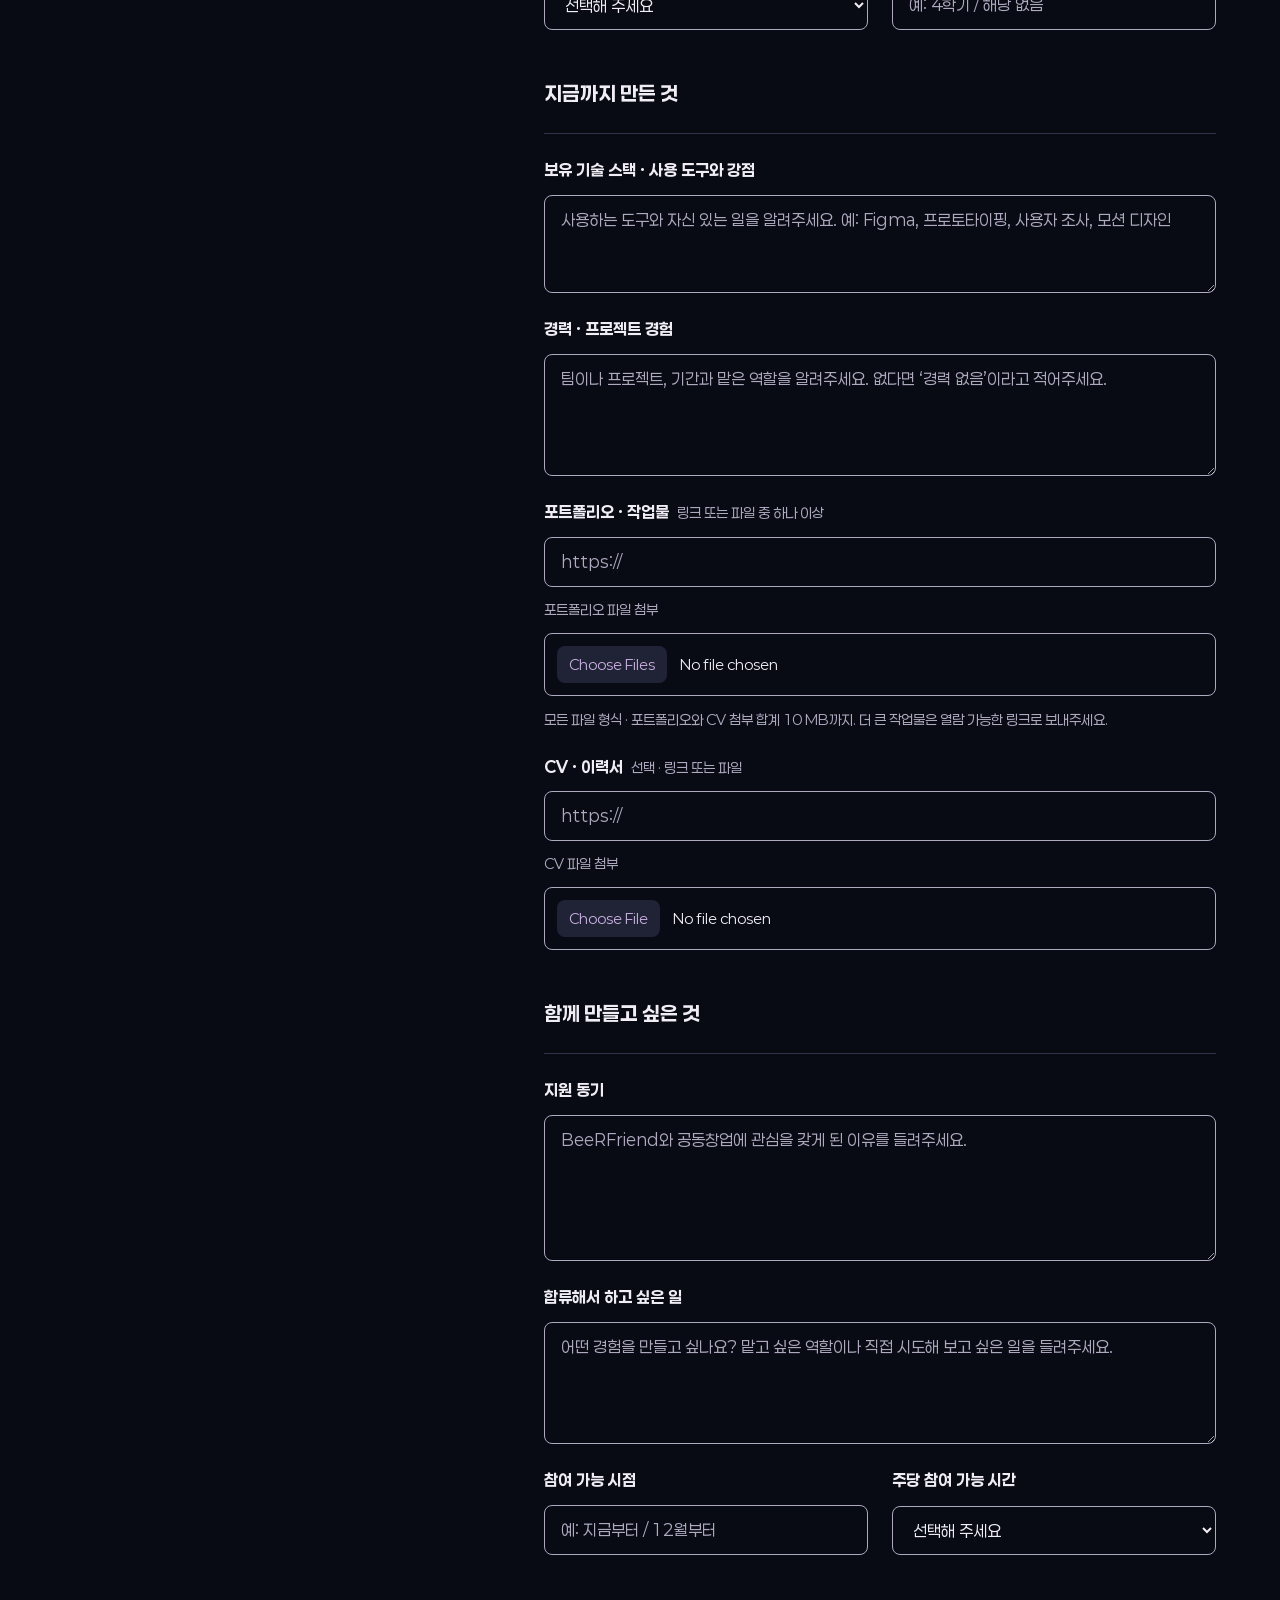
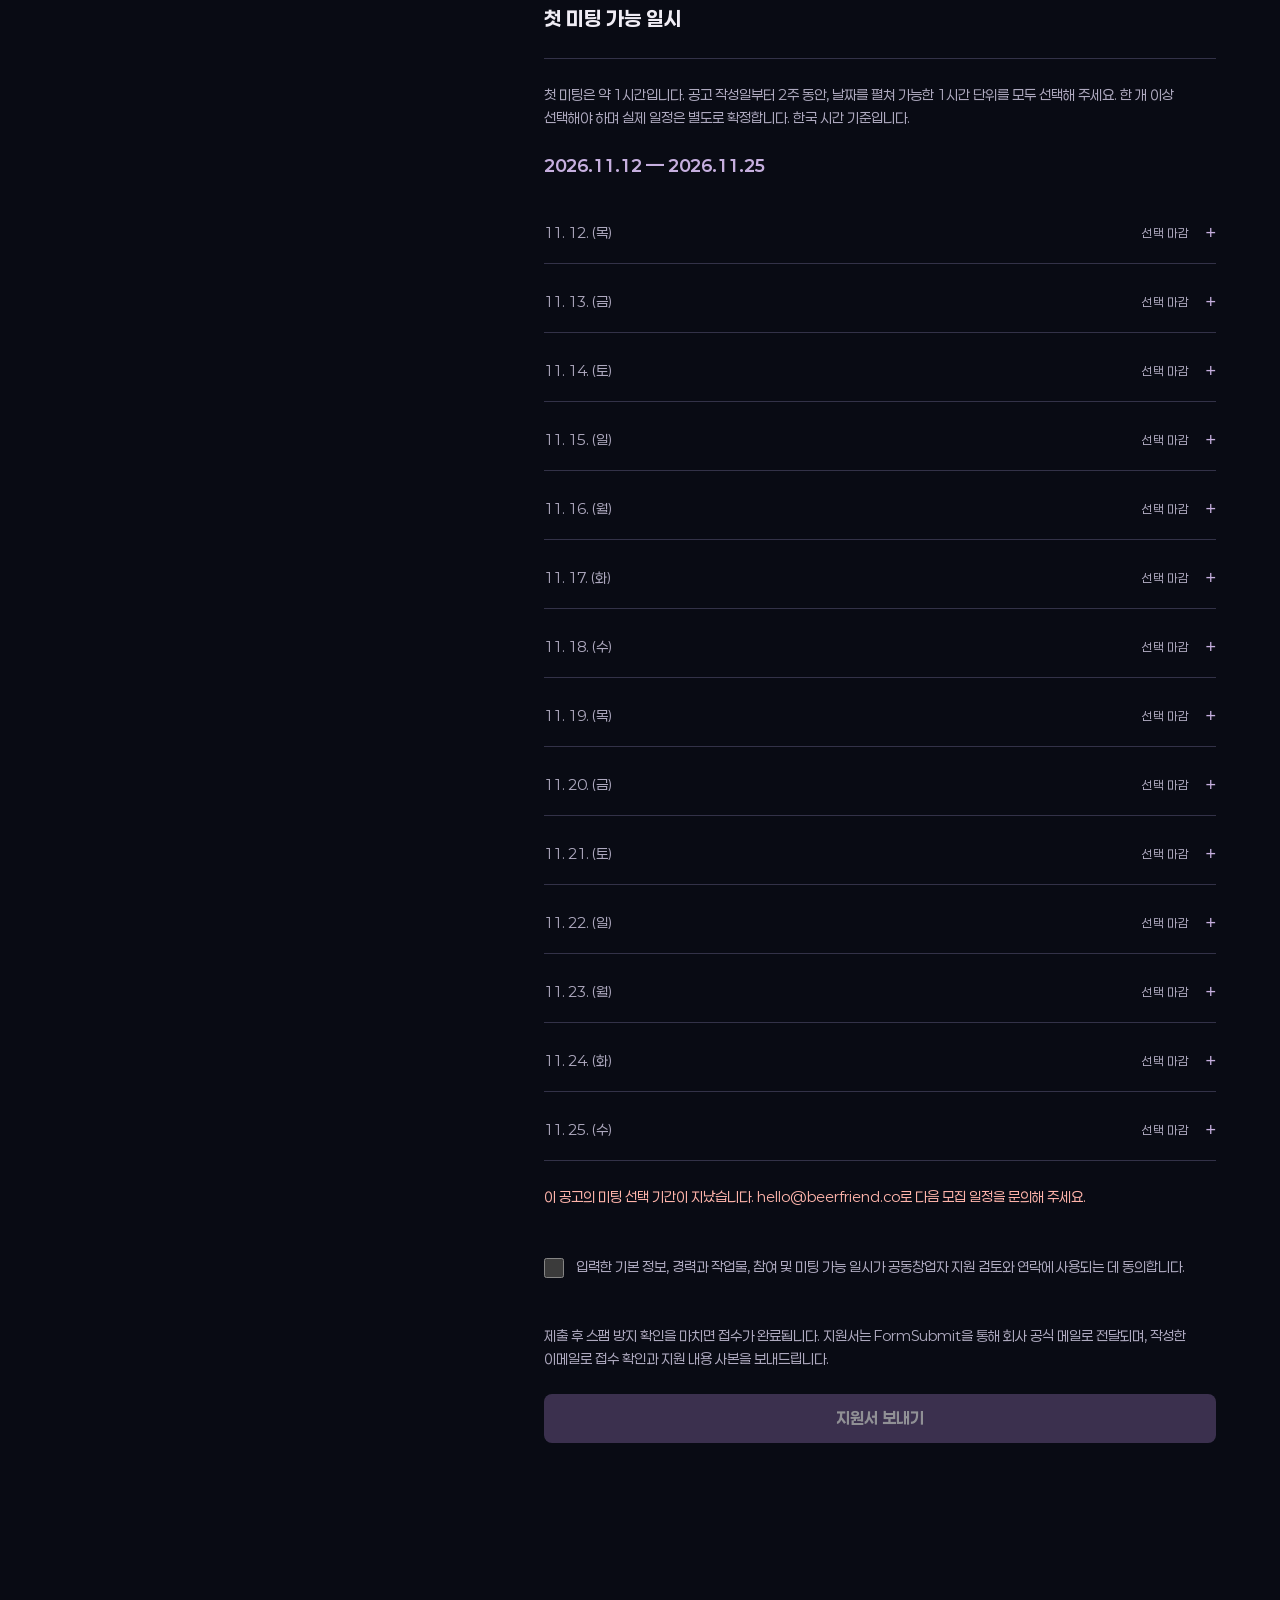
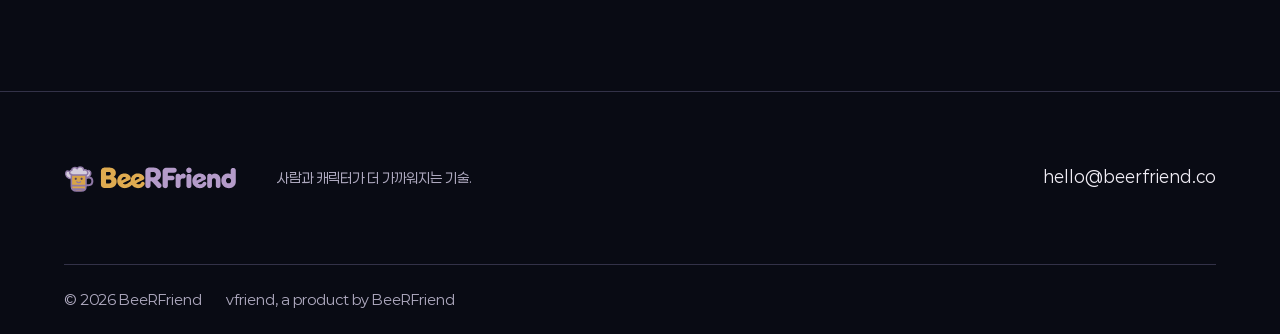
==== commit 6970a40e: "Polish launch visuals and one-hour founder meeting slots" ====
--- a/apply.html
+++ b/apply.html
@@ -32,14 +32,14 @@
         <details><summary><span>이런 경험을 듣고 싶어요</span><span class="accordion-icon" aria-hidden="true"></span></summary><div><ul><li>직접 참여한 UI/UX 프로젝트와 그 안에서 맡았던 역할</li><li>사용자 문제를 정의하고 디자인으로 해결해 본 과정</li><li>선택한 디자인의 이유를 설명하고 함께 조율한 경험</li></ul><p>완성된 결과와 함께, 그 결과에 도달하기까지의 고민을 보여주세요.</p></div></details>
         <details><summary><span>우리가 함께하고 싶은 사람</span><span class="accordion-icon" aria-hidden="true"></span></summary><div class="culture-fit"><div><h4>함께 성장하는 태도</h4><ul><li>성장과 변화를 즐기는 사람</li><li>일과 제품에 열정적인 사람</li><li>스스로 문제를 발견하고 행동하는 사람</li><li>실험과 비판을 환영하는 사람</li><li>실력과 성과로 증명하는 사람</li></ul></div><div><h4>함께 일하기 어려운 태도</h4><ul><li>변화와 성장을 거부하는 태도</li><li>주어진 업무만 하려는 태도</li><li>열정과 도전 의지가 없는 태도</li><li>근거보다 권위를 내세우는 태도</li><li>성과를 위해 동료를 희생시키는 태도</li></ul></div></div></details>
         <details><summary><span>합류할 때 중요하게 보는 것</span><span class="accordion-icon" aria-hidden="true"></span></summary><div><ol class="fit-priorities"><li>주도적인 몰입과 책임감</li><li>성장과 새로운 도전</li><li>실질적인 성과와 임팩트</li><li>팀 기여와 동료 성장</li></ol><p>이 순위는 선호 순위이며, 중요도의 절대적인 차이를 뜻하지 않습니다. 성과는 매우 중요하며, 팀워크를 해치는 행동은 성과와 관계없이 허용하지 않습니다.</p></div></details>
-        <details><summary><span>합류 이야기는 이렇게 시작해요</span><span class="accordion-icon" aria-hidden="true"></span></summary><div><p>아래 지원서에 작업물과 지원 동기, 함께할 수 있는 시간을 남겨주세요. 첫 미팅에서 서로의 생각과 기대하는 역할을 나눕니다.</p><p>공동창업자로 함께할 방식과 기여도를 이야기하고, 이를 바탕으로 지분과 구체적인 조건을 협의합니다.</p></div></details>
+        <details><summary><span>합류 이야기는 이렇게 시작해요</span><span class="accordion-icon" aria-hidden="true"></span></summary><div><p>아래 지원서에 작업물과 지원 동기, 함께할 수 있는 시간을 남겨주세요. 약 1시간의 첫 미팅에서 서로의 생각과 기대하는 역할을 나눕니다.</p><p>공동창업자로 함께할 방식과 기여도를 이야기하고, 이를 바탕으로 지분과 구체적인 조건을 협의합니다.</p></div></details>
       </div></div>
       <div class="application" id="application" aria-labelledby="apply-title">
         <div class="application-heading"><h3 id="apply-title">함께할 이야기를<br> 들려주세요.</h3><p>CV를 제외한 모든 항목은 필수입니다.<br> 해당하는 경험이 없다면 ‘없음’이라고 적어주셔도 됩니다.</p><a href="mailto:hello@beerfriend.co">hello@beerfriend.co</a></div>
         <form id="apply-form" action="https://formsubmit.co/hello@beerfriend.co" method="POST" enctype="multipart/form-data">
           <input type="hidden" name="_subject" value="[BeeRFriend] UI/UX 공동창업자 지원"><input type="hidden" name="_template" value="table"><input type="hidden" name="모집 역할" value="UI/UX Co-Founder">
           <input type="hidden" name="_next" value="https://beerfriend.co/thanks.html">
-          <input type="hidden" name="_autoresponse" value="안녕하세요. BeeRFriend UI/UX 공동창업자 모집에 지원해 주셔서 감사합니다. 보내주신 작업과 이야기는 팀에서 꼼꼼히 살펴보겠습니다. 아래에 제출하신 지원 내용의 사본을 함께 전달드립니다. 첫 미팅 일정은 남겨주신 가능 시간을 바탕으로 별도 연락드리겠습니다. 내용을 보완하거나 문의하실 사항이 있으면 hello@beerfriend.co로 연락해 주세요. 감사합니다. BeeRFriend 팀 드림">
+          <input type="hidden" name="_autoresponse" value="안녕하세요. BeeRFriend UI/UX 공동창업자 모집에 지원해 주셔서 감사합니다. 보내주신 작업과 이야기는 팀에서 꼼꼼히 살펴보겠습니다. 아래에 제출하신 지원 내용의 사본을 함께 전달드립니다. 첫 미팅은 약 1시간이며, 남겨주신 가능 시간을 바탕으로 일정을 별도 연락드리겠습니다. 내용을 보완하거나 문의하실 사항이 있으면 hello@beerfriend.co로 연락해 주세요. 감사합니다. BeeRFriend 팀 드림">
           <div class="form-honey" aria-hidden="true"><label for="company-website">이 항목은 비워 주세요</label><input id="company-website" name="_honey" type="text" tabindex="-1" autocomplete="off"></div>
           <fieldset class="application-group"><legend>기본 정보</legend>
             <div class="form-row"><div class="form-field"><label for="applicant-name">이름</label><input id="applicant-name" name="name" autocomplete="name" required maxlength="60" placeholder="이름을 입력해 주세요"></div><div class="form-field"><label for="applicant-email">이메일</label><input id="applicant-email" name="email" type="email" autocomplete="email" required maxlength="254" placeholder="you@example.com"></div></div>
@@ -57,7 +57,7 @@
             <div class="form-field"><label for="applicant-work">합류해서 하고 싶은 일</label><textarea id="applicant-work" name="합류해서 하고 싶은 일" required maxlength="3000" rows="4" placeholder="어떤 경험을 만들고 싶나요? 맡고 싶은 역할이나 직접 시도해 보고 싶은 일을 들려주세요."></textarea></div>
             <div class="form-row"><div class="form-field"><label for="applicant-start">참여 가능 시점</label><input id="applicant-start" name="참여 가능 시점" required maxlength="120" placeholder="예: 지금부터 / 12월부터"></div><div class="form-field"><label for="applicant-hours">주당 참여 가능 시간</label><select id="applicant-hours" name="주당 참여 가능 시간" required><option value="">선택해 주세요</option><option>5시간 미만</option><option>5–10시간</option><option>10–20시간</option><option>20–30시간</option><option>30시간 이상</option></select></div></div>
           </fieldset>
-          <fieldset class="application-group meeting-field"><legend>첫 미팅 가능 일시</legend><p class="form-note" id="meeting-help">공고 작성일부터 2주 동안, 가능한 시간대를 모두 선택해 주세요. 한 개 이상 선택해야 하며 실제 일정은 별도로 확정합니다. 한국 시간 기준입니다.</p><p class="meeting-range" id="meeting-range"></p><div id="meeting-slots" aria-describedby="meeting-help"></div><input type="hidden" id="meeting-selection" name="첫 미팅 가능 일시"><p id="meeting-error" class="field-error" role="status" aria-live="polite"></p><noscript><p>지원 일시 체크와 첨부 확인을 위해 브라우저에서 JavaScript를 켜 주세요.</p></noscript></fieldset>
+          <fieldset class="application-group meeting-field"><legend>첫 미팅 가능 일시</legend><p class="form-note" id="meeting-help">첫 미팅은 약 1시간입니다. 공고 작성일부터 2주 동안, 날짜를 펼쳐 가능한 1시간 단위를 모두 선택해 주세요. 한 개 이상 선택해야 하며 실제 일정은 별도로 확정합니다. 한국 시간 기준입니다.</p><p class="meeting-range" id="meeting-range"></p><div id="meeting-slots" aria-describedby="meeting-help"></div><input type="hidden" id="meeting-selection" name="첫 미팅 가능 일시"><p id="meeting-error" class="field-error" role="status" aria-live="polite"></p><noscript><p>지원 일시 체크와 첨부 확인을 위해 브라우저에서 JavaScript를 켜 주세요.</p></noscript></fieldset>
           <label class="form-consent" for="applicant-consent"><input id="applicant-consent" name="개인정보 동의" type="checkbox" required value="지원 검토 및 연락을 위한 개인정보 처리에 동의"><span>입력한 기본 정보, 경력과 작업물, 참여 및 미팅 가능 일시가 공동창업자 지원 검토와 연락에 사용되는 데 동의합니다.</span></label>
           <p class="form-note">제출 후 스팸 방지 확인을 마치면 접수가 완료됩니다. 지원서는 FormSubmit을 통해 회사 공식 메일로 전달되며, 작성한 이메일로 접수 확인과 지원 내용 사본을 보내드립니다.</p>
           <button class="button primary" type="submit" disabled>지원서 보내기</button>
--- a/styles.css
+++ b/styles.css
@@ -81,21 +81,13 @@
 @media(prefers-reduced-motion:reduce){html{scroll-behavior:auto}.button{transition:none}}
 
 
-.hero{position:relative;isolation:isolate;background:transparent;color:var(--color-ink);overflow:clip}
-.hero-layout{min-height:min(960px,100svh);padding-top:calc(var(--header-height) + 64px);padding-bottom:80px;display:grid;grid-template-columns:minmax(0,1.25fr) minmax(0,1fr);gap:40px;align-items:center}
-.opening-copy{position:relative;z-index:1}.hero h1{font-size:clamp(5rem,8.8vw,9rem);line-height:.99;letter-spacing:-.065em;font-weight:400;max-width:none;text-wrap:initial}
-.intro-line{display:block;overflow:clip;padding-block:.04em .14em;margin-block:-.04em -.14em}.intro-line>span{display:block}.intro-line:last-child{color:#bda6d3}
-.quote-continuation{margin-top:32px;font-size:clamp(1.25rem,2.1vw,1.875rem);line-height:1.4;letter-spacing:-.035em}.hero-company{margin-top:40px;color:var(--color-muted);font-size:var(--text-md);line-height:1.65}
-.hero-product-link{display:inline-flex;align-items:center;min-height:44px;margin-top:20px;font-size:var(--text-md);border-bottom:1px solid var(--color-ink);padding-bottom:2px}.hero-product-link:hover{color:var(--color-link);border-color:var(--color-link)}
-
-
 .culture-section{padding-block:var(--section-gap-l)}.culture-heading{display:grid;grid-template-columns:1.2fr 1fr;gap:var(--gap-columns);align-items:end}.culture-heading>div>p{color:var(--color-muted)}
 .culture-values{margin-top:var(--space-3xl)}.culture-values article{display:grid;grid-template-columns:56px minmax(0,1fr) minmax(0,1.2fr);column-gap:var(--space-lg);row-gap:var(--space-xs);padding-block:var(--space-xl);border-top:1px solid var(--color-rule)}.value-number{grid-column:1;grid-row:1/span 2;font-size:var(--text-lg);color:var(--color-link)}.value-name{grid-column:2;font-size:var(--text-sm);color:var(--color-muted)}.culture-values h3{grid-column:2;grid-row:2;font-size:var(--text-title)}.culture-values article>p:last-child{grid-column:3;grid-row:1/span 2;align-self:center;color:var(--color-muted);max-width:47ch}
 .working-style{margin-top:var(--space-3xl)}.working-heading{display:grid;grid-template-columns:1.2fr 1fr;gap:var(--gap-columns);align-items:end}.working-heading h3{font-size:var(--text-2xl)}.working-heading>p{color:var(--color-muted)}.working-cycle{display:grid;grid-template-columns:repeat(4,minmax(0,1fr));list-style:none;margin:var(--space-xl) 0 0;padding:0;gap:var(--space-lg);counter-reset:work-step}.working-cycle li{counter-increment:work-step;display:flex;align-items:center;gap:var(--space-md);border-bottom:2px solid var(--color-accent);padding:var(--space-lg) 0;font-size:var(--text-lg)}.working-cycle li::before{content:'0' counter(work-step);font-size:var(--text-sm);color:var(--color-muted)}.working-notes{display:grid;grid-template-columns:repeat(2,minmax(0,1fr));gap:var(--gap-columns);margin-top:var(--space-xl);color:var(--color-muted)}.culture-boundary{margin-top:var(--space-xl);padding-top:var(--space-lg);border-top:1px solid var(--color-rule);font-size:var(--text-md);color:var(--color-ink-2)}
 .culture-fit{display:grid;gap:var(--space-xl)}.culture-fit h4{font-size:var(--text-md);font-weight:700;color:var(--color-ink);margin:0 0 var(--space-md)}.fit-priorities{margin:0;padding-left:var(--space-lg);display:grid;gap:var(--space-sm)}.fit-priorities+p{margin-top:var(--space-lg)}
 .thanks-page .site-header{position:static}
-@media(max-width:60rem){.hero-layout{grid-template-columns:minmax(0,1.2fr) minmax(0,.8fr);gap:16px;padding-top:136px;padding-bottom:64px}.hero h1{font-size:clamp(4rem,9.2vw,6rem)}.culture-heading,.working-heading{grid-template-columns:minmax(0,1fr);gap:var(--space-xl)}.culture-values{margin-top:var(--space-2xl)}.culture-values article{grid-template-columns:40px minmax(0,1fr) minmax(0,1.2fr);column-gap:var(--space-md)}.working-cycle{gap:var(--space-md)}.working-cycle li{font-size:var(--text-md);gap:var(--space-xs)}}
-@media(max-width:45rem){.hero-layout{display:flex;flex-direction:column;align-items:stretch;gap:16px;min-height:0;padding-top:120px;padding-bottom:32px}.hero h1{font-size:clamp(3.75rem,15.4vw,6rem);line-height:1.01}.quote-continuation{font-size:clamp(1.125rem,4.9vw,1.5rem);margin-top:24px}.hero-company{margin-top:28px}.hero-product-link{margin-top:12px}.company-section{padding-top:var(--space-2xl)}.culture-values article{grid-template-columns:32px minmax(0,1fr);padding-block:28px;row-gap:8px}.value-number{font-size:var(--text-md)}.culture-values article>p:last-child{grid-column:2;grid-row:3;margin-top:8px}.culture-values h3{font-size:var(--text-lg)}.working-style{margin-top:var(--space-2xl)}.working-cycle{grid-template-columns:repeat(2,minmax(0,1fr));row-gap:0}.working-notes{grid-template-columns:minmax(0,1fr);gap:var(--space-lg)}.working-heading p br,.culture-heading p br{display:none}.culture-boundary{font-size:var(--text-sm)}}
+@media(max-width:60rem){.culture-heading,.working-heading{grid-template-columns:minmax(0,1fr);gap:var(--space-xl)}.culture-values{margin-top:var(--space-2xl)}.culture-values article{grid-template-columns:40px minmax(0,1fr) minmax(0,1.2fr);column-gap:var(--space-md)}.working-cycle{gap:var(--space-md)}.working-cycle li{font-size:var(--text-md);gap:var(--space-xs)}}
+@media(max-width:45rem){.company-section{padding-top:var(--space-2xl)}.culture-values article{grid-template-columns:32px minmax(0,1fr);padding-block:28px;row-gap:8px}.value-number{font-size:var(--text-md)}.culture-values article>p:last-child{grid-column:2;grid-row:3;margin-top:8px}.culture-values h3{font-size:var(--text-lg)}.working-style{margin-top:var(--space-2xl)}.working-cycle{grid-template-columns:repeat(2,minmax(0,1fr));row-gap:0}.working-notes{grid-template-columns:minmax(0,1fr);gap:var(--space-lg)}.working-heading p br,.culture-heading p br{display:none}.culture-boundary{font-size:var(--text-sm)}}
 
 .product-film{margin:0 0 var(--space-xl)}.product-film figcaption{display:flex;align-items:center;justify-content:space-between;gap:var(--space-lg);padding-top:var(--space-lg);font-size:var(--text-md)}.product-film figcaption>span:last-child{color:var(--color-muted);font-size:var(--text-sm)}
 .video-transcript{margin-top:var(--space-sm);color:var(--color-muted);font-size:var(--text-sm)}.video-transcript summary{cursor:pointer;min-height:44px;display:flex;align-items:center;width:fit-content}.video-transcript p{margin-block:var(--space-xs) var(--space-lg)}
@@ -103,26 +95,46 @@
 .invitation-section>.button{margin-top:var(--space-xl)}.apply-page .careers-section{padding-top:calc(var(--header-height) + var(--space-2xl))}.apply-page .careers-heading h1{max-width:none;font-size:var(--text-section);line-height:1.25}.apply-page .careers-heading>p{max-width:60ch}
 @media(max-width:40rem){.product-film figcaption{display:grid;gap:var(--space-xs)}.person-heading{gap:var(--space-sm)}.apply-page .careers-heading h1{font-size:clamp(1.75rem,7.5vw,2.25rem)}}
 
-/* A typographic opening: no moon, orbit or decorative illustration. */
-.hero-layout{display:flex;justify-content:center;align-items:center;min-height:min(100svh,1080px);text-align:center;padding-top:calc(var(--header-height) + 64px);padding-bottom:80px}.opening-copy{width:100%}.hero h1{font-size:clamp(5.5rem,9.8vw,10rem);line-height:1.01}.quote-continuation{margin-top:32px}.hero-company{margin-top:36px}.hero-product-link{margin-top:18px}
-@media(max-width:45rem){.hero-layout{padding-top:136px;padding-bottom:88px;min-height:92svh}.hero h1{font-size:clamp(3.4rem,14.7vw,6rem)}.quote-continuation{font-size:clamp(1.125rem,4.8vw,1.5rem);margin-top:28px}.hero-company{font-size:var(--text-sm);margin-top:32px}.hero-product-link{margin-top:18px}.hero-company br{display:none}}
+/* Open editorial columns below the flight. */
+.offset-heading>span{display:block}.offset-heading>span+span{margin-left:clamp(24px,3vw,48px);color:var(--color-ink-2)}
+.culture-values{display:grid;grid-template-columns:repeat(2,minmax(0,1fr));column-gap:clamp(48px,8vw,120px);row-gap:48px;margin-bottom:80px}
+.culture-values article{position:relative;grid-template-columns:56px minmax(0,1fr);grid-template-rows:auto auto auto;padding-block:32px;row-gap:16px}
+.culture-values article:nth-child(even){top:64px}.culture-values .value-number{grid-row:1/span 3;font-size:2.75rem;line-height:1.1;color:#998d80}
+.culture-values .value-name{grid-column:2;grid-row:1;font:400 clamp(1.5rem,2.35vw,2.4rem)/1.12 Arial,sans-serif;letter-spacing:-.045em;color:var(--color-ink-2);max-width:13ch}
+.culture-values h3{grid-column:2;grid-row:2;font-size:var(--text-lg)}.culture-values article>p:last-child{grid-column:2;grid-row:3;align-self:start;margin:0;max-width:40ch;font-size:var(--text-md)}
+@media(max-width:70rem){.culture-values{column-gap:40px}.culture-values article{grid-template-columns:40px minmax(0,1fr);column-gap:16px}.culture-values .value-number{font-size:2rem}.offset-heading>span+span{margin-left:24px}}
+@media(max-width:45rem){.offset-heading>span+span{margin-left:16px}.culture-values{grid-template-columns:minmax(0,1fr);row-gap:0;margin-bottom:0}.culture-values article:nth-child(even){top:0}.culture-values article{grid-template-columns:28px minmax(0,1fr);padding-block:28px;column-gap:16px;row-gap:10px}.culture-values .value-name{font-size:1.75rem;max-width:none}.culture-values .value-number{font-size:1rem;padding-top:6px}.culture-values h3{font-size:1.125rem}.culture-values article>p:last-child{font-size:.875rem;line-height:1.8}.company-intro h2,.culture-heading h2,.team-heading h2{font-size:clamp(1.7rem,6.5vw,2.5rem);line-height:1.35}.company-intro p,.company-principles p,.culture-heading>div>p,.working-heading>p,.working-notes,.team-heading>p{font-size:.875rem;line-height:1.8}}
 
-/* Light, depth and type provide motion without a separate hero illustration. */
-body::before{inset:-24px;transform:translate3d(var(--sky-x,0px),var(--sky-y,0px),0)}
-body::after{content:'';position:fixed;inset:-32px;z-index:-1;pointer-events:none;background:url('assets/night-sky.svg') 30% 60% / 1100px 825px;opacity:.35;animation:sky-drift 26s ease-in-out infinite alternate}
-.hero::before{content:'';position:absolute;inset:0;z-index:-1;pointer-events:none;background:radial-gradient(ellipse at var(--spot-x,50%) var(--spot-y,40%),rgb(81 53 112 / .16),transparent 55%)}
-.opening-copy{transform:translate3d(0,var(--hero-shift,0px),0) scale(var(--hero-scale,1));opacity:var(--hero-opacity,1)}
-.hero h1{font-weight:700;font-size:clamp(6rem,10.4vw,10.5rem);letter-spacing:-.065em;line-height:1.02;perspective:900px}.intro-line>span{transform-origin:50% 100%;letter-spacing:-.065em}
-.intro-line:last-child>span{color:transparent;-webkit-text-stroke:1px #ac95c3;background:linear-gradient(110deg,transparent 32%,rgb(225 210 241 / .9) 49%,transparent 66%);background-size:250% 100%;background-clip:text;-webkit-background-clip:text;animation:type-light 8s cubic-bezier(.45,0,.55,1) infinite}
-.hero-company{max-width:500px;margin-inline:auto}.quote-continuation{color:var(--color-ink-2)}
-.hero-product-link{border-bottom:0;position:relative}.hero-product-link::after{content:'';position:absolute;left:0;right:0;bottom:0;height:1px;background:var(--color-link);transform-origin:left;transition:transform 400ms var(--ease-out)}.hero-product-link:hover::after{transform:scaleX(.55)}
-.culture-values article{position:relative;isolation:isolate}.culture-values article::before{content:'';position:absolute;inset:0;z-index:-1;background:radial-gradient(420px circle at var(--pointer-x,50%) var(--pointer-y,50%),rgb(118 85 151 / .16),transparent 75%);opacity:0;transition:opacity 350ms}
-.culture-values article::after{content:'';position:absolute;top:-1px;left:0;right:0;height:1px;background:linear-gradient(90deg,var(--color-link),transparent);transform:scaleX(0);transform-origin:left;transition:transform 1100ms var(--ease-out)}.culture-values article.is-in-view::after{transform:scaleX(1)}
-.culture-values h3{transition:transform 400ms var(--ease-out),color 400ms}.value-number{font-size:2rem;font-weight:700;line-height:1.1;color:transparent;-webkit-text-stroke:.7px #8b7d9e}
-.invitation-section>.button{position:relative;isolation:isolate;overflow:hidden;transition:background-color 300ms,box-shadow 300ms,border-color 300ms}.invitation-section>.button::before{content:'';position:absolute;inset:0;z-index:-1;background:radial-gradient(160px circle at var(--pointer-x,50%) var(--pointer-y,50%),rgb(153 120 190 / .25),transparent 80%);opacity:0;transition:opacity 250ms}
-.product-film video{box-shadow:0 0 0 1px rgb(189 166 211 / .18),0 24px 80px rgb(0 0 0 / .25)}
-@media(hover:hover){.culture-values article:hover::before,.invitation-section>.button:hover::before{opacity:1}.culture-values article:hover h3{transform:translateX(8px);color:var(--color-link)}.invitation-section>.button:hover{box-shadow:0 0 32px rgb(101 81 127 / .2);border-color:var(--color-ink)}}
-@keyframes sky-drift{from{transform:translate3d(0,0,0);opacity:.2}to{transform:translate3d(-16px,-28px,0);opacity:.45}}
-@keyframes type-light{0%,15%{background-position:160% 50%}70%,100%{background-position:-80% 50%}}
-@media(max-width:45rem){.hero h1{font-size:clamp(3.5rem,15.4vw,6rem)}.value-number{font-size:1.5rem}.intro-line:last-child>span{-webkit-text-stroke:.8px #bda6d3}}
-@media(prefers-reduced-motion:reduce){body::before,body::after,.opening-copy{transform:none!important}.opening-copy{opacity:1!important}.intro-line:last-child>span{animation:none;background:none;color:var(--color-link);-webkit-text-stroke:0}.culture-values article::after{transition:none}.culture-values h3{transition:none}.culture-values article:hover h3{transform:none}}
+/* Only the film remains: no native scrubber, transcript or duplicate screenshots. */
+.film-player{position:relative;isolation:isolate;background:#070810;border-radius:var(--radius-card);overflow:clip}
+.film-controls{position:absolute;right:16px;top:16px;display:flex;gap:8px}
+.film-controls button{min-width:44px;min-height:44px;display:inline-flex;align-items:center;justify-content:center;gap:8px;padding:10px;background:rgb(5 9 16 / .78);color:#f4f3ef;border:1px solid #ffffff30;border-radius:50%;backdrop-filter:blur(12px)}
+.film-controls button:hover{background:#171d29}.film-controls svg{width:20px;height:20px;fill:none;stroke:currentColor;stroke-width:1.5;stroke-linecap:round;stroke-linejoin:round}
+.film-controls .film-play-icon{fill:currentColor;stroke:none}.film-pause-icon,.is-playing .film-play-icon,.sound-wave,.has-sound .sound-muted{display:none}.is-playing .film-pause-icon,.has-sound .sound-wave{display:block}
+.film-controls .film-sound{border-radius:24px;padding-inline:14px}.film-sound span{font-size:11px;white-space:nowrap}.product-film{margin-bottom:0}
+.principle-icon{width:36px;height:36px;filter:brightness(0) invert(1);opacity:.75;margin-bottom:24px}
+.culture-heading{grid-template-columns:minmax(0,1fr) minmax(0,1fr);align-items:center;gap:clamp(40px,6vw,96px)}
+.culture-photo{position:relative;overflow:clip;background:#05080e;aspect-ratio:1.05;align-self:stretch}
+.culture-photo>img{width:100%;height:100%;object-fit:cover;object-position:center 72%;opacity:.9}
+.culture-photo figcaption{position:absolute;bottom:0;left:0;right:0;display:flex;justify-content:space-between;gap:16px;padding:48px 20px 20px;background:linear-gradient(transparent,#05080e);font:9px/1.4 Arial,sans-serif;letter-spacing:.12em;color:#d9d8d1}
+.section-eyebrow{font:10px/1.4 Arial,sans-serif;letter-spacing:.18em;color:#b6a58f;margin-bottom:28px}
+.culture-heading-copy>h2+p{margin-top:32px;font-size:15px;line-height:1.8}
+.value-emblem{grid-column:1;grid-row:1/span 3;display:flex;flex-direction:column;gap:24px;align-items:flex-start}
+.value-emblem img{object-fit:contain;filter:brightness(0) invert(1);opacity:.75;width:30px;height:30px}
+.value-emblem img[src$="world.svg"]{filter:none;opacity:1;width:34px;height:48px}
+.working-cycle{position:relative;isolation:isolate}
+.asset-credits{margin-left:auto;font-size:11px}.credits-page{padding-block:64px;max-width:900px}.credits-page h1{font-size:2.5rem;margin-top:40px}.credits-page p{margin-top:24px;color:var(--color-muted)}.credits-page dl{margin-block:40px}.credits-page dt{margin-top:32px;font-weight:700}.credits-page dd{margin:12px 0;line-height:1.8;color:var(--color-muted)}.credits-page dd a{text-decoration:underline}
+
+@media(max-width:60rem){.culture-heading{grid-template-columns:minmax(0,1fr);gap:40px}.culture-photo{aspect-ratio:1.5;max-height:420px}.culture-photo>img{object-position:center 70%}.culture-heading-copy h2{font-size:clamp(2rem,5vw,3rem)}}
+@media(max-width:45rem){.culture-photo{aspect-ratio:1.2}.culture-photo figcaption{padding-inline:14px;font-size:8px;letter-spacing:.07em}.culture-heading-copy>h2+p{margin-top:20px;font-size:14px}.section-eyebrow{margin-bottom:20px}.value-emblem{gap:16px}.value-emblem img{width:24px;height:24px}.value-emblem img[src$="world.svg"]{width:24px;height:34px}.asset-credits{margin-left:0}}
+@media(max-width:45rem){.film-controls{top:8px;right:8px;gap:6px}.film-controls .film-sound{padding-inline:11px}.film-controls button{min-width:44px;min-height:44px}.film-controls svg{width:17px;height:17px}}
+
+/* One-hour availability, grouped by date to keep the mobile form manageable. */
+.meeting-day{display:block;padding:0;border-bottom:1px solid var(--color-rule)}
+.meeting-date{display:flex;align-items:center;justify-content:space-between;gap:16px;min-height:60px;cursor:pointer;list-style:none;padding:12px 0;font-size:14px;color:var(--color-ink)}
+.meeting-date::-webkit-details-marker{display:none}.meeting-count{font-size:12px;font-weight:400;color:var(--color-muted)}
+.meeting-date::after{content:'+';font:18px/1 Arial,sans-serif;color:var(--color-link)}.meeting-day[open]>.meeting-date::after{content:'−'}
+.meeting-count{margin-left:auto}.meeting-options{display:grid;grid-template-columns:repeat(5,minmax(0,1fr));gap:8px;padding-bottom:20px}
+.meeting-options .meeting-option{padding:8px 4px;min-height:54px;gap:2px}.meeting-options .meeting-option>span{font-size:13px}.meeting-options .meeting-option>small{font-size:11px}
+.meeting-day.is-expired .meeting-date{color:var(--color-muted)}
+@media(max-width:45rem){.meeting-options{grid-template-columns:repeat(3,minmax(0,1fr))}.meeting-options .meeting-option{min-height:56px}.meeting-date{min-height:56px}}
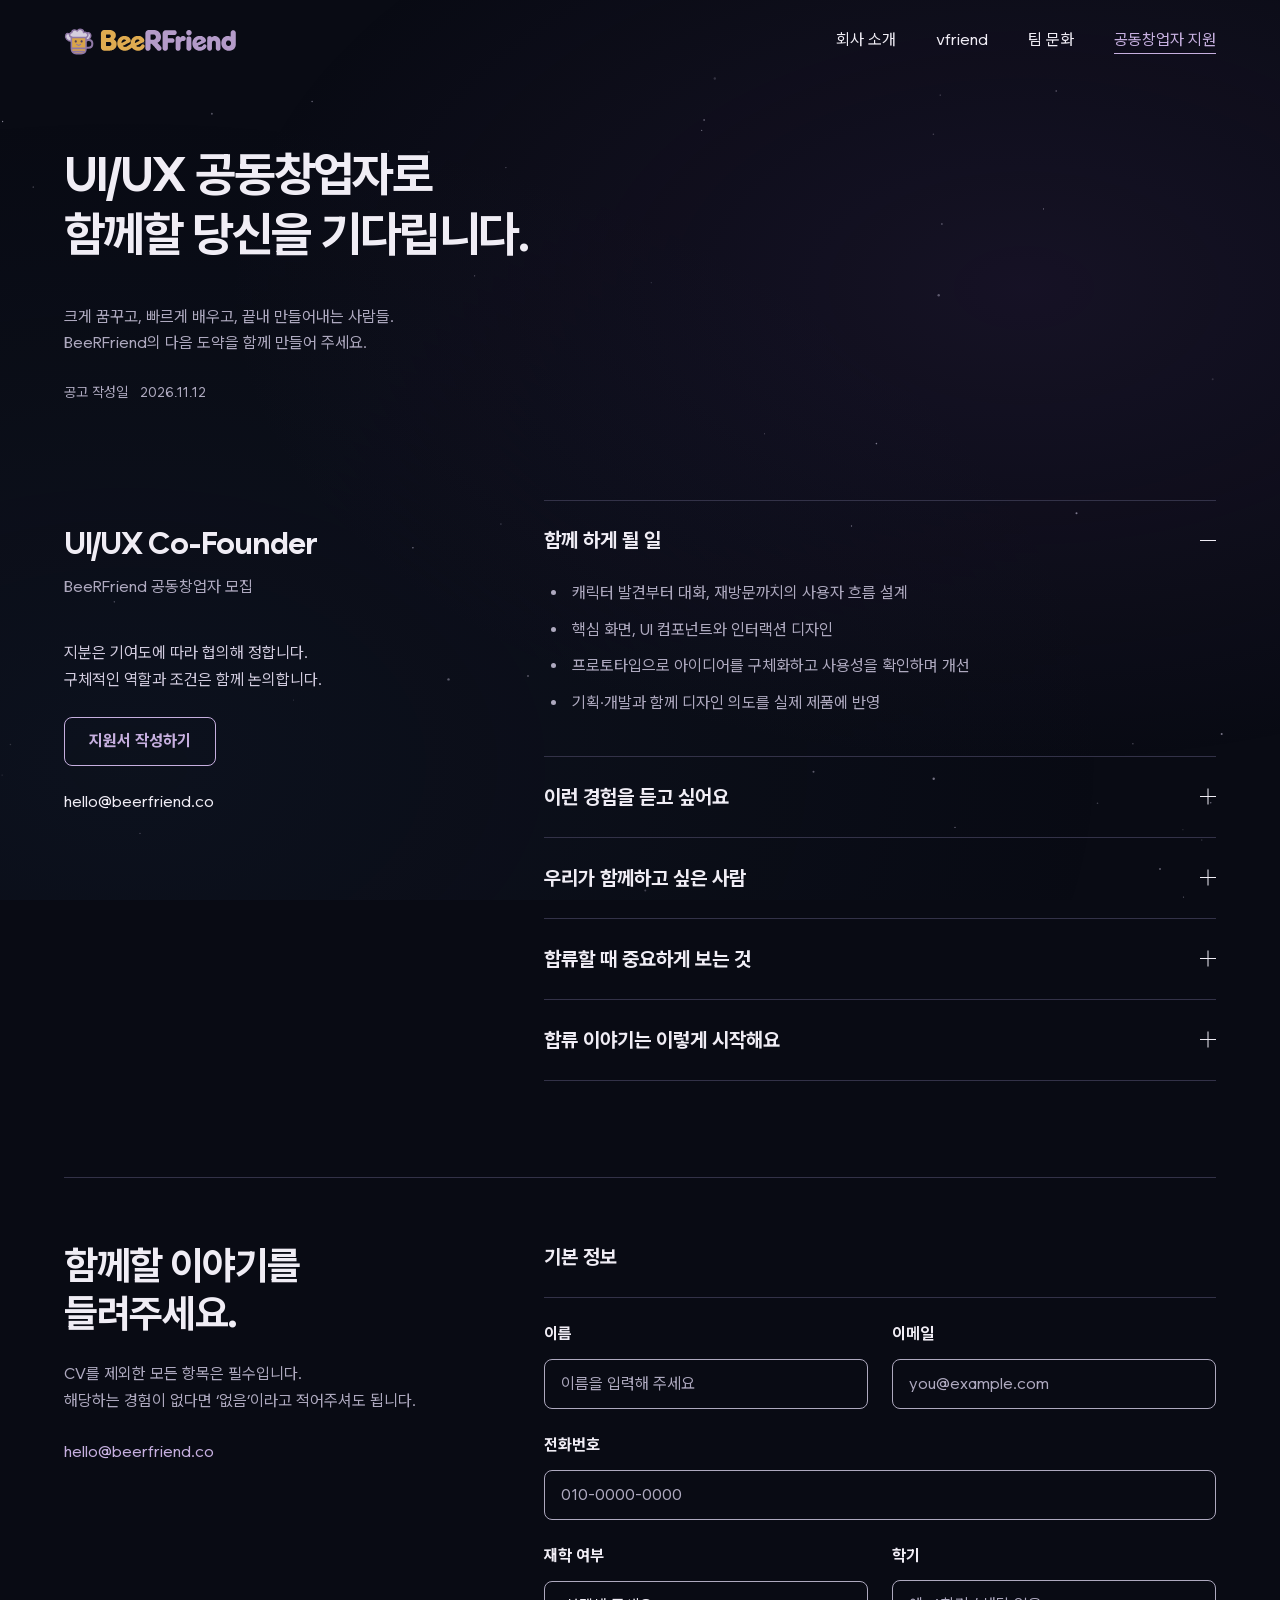
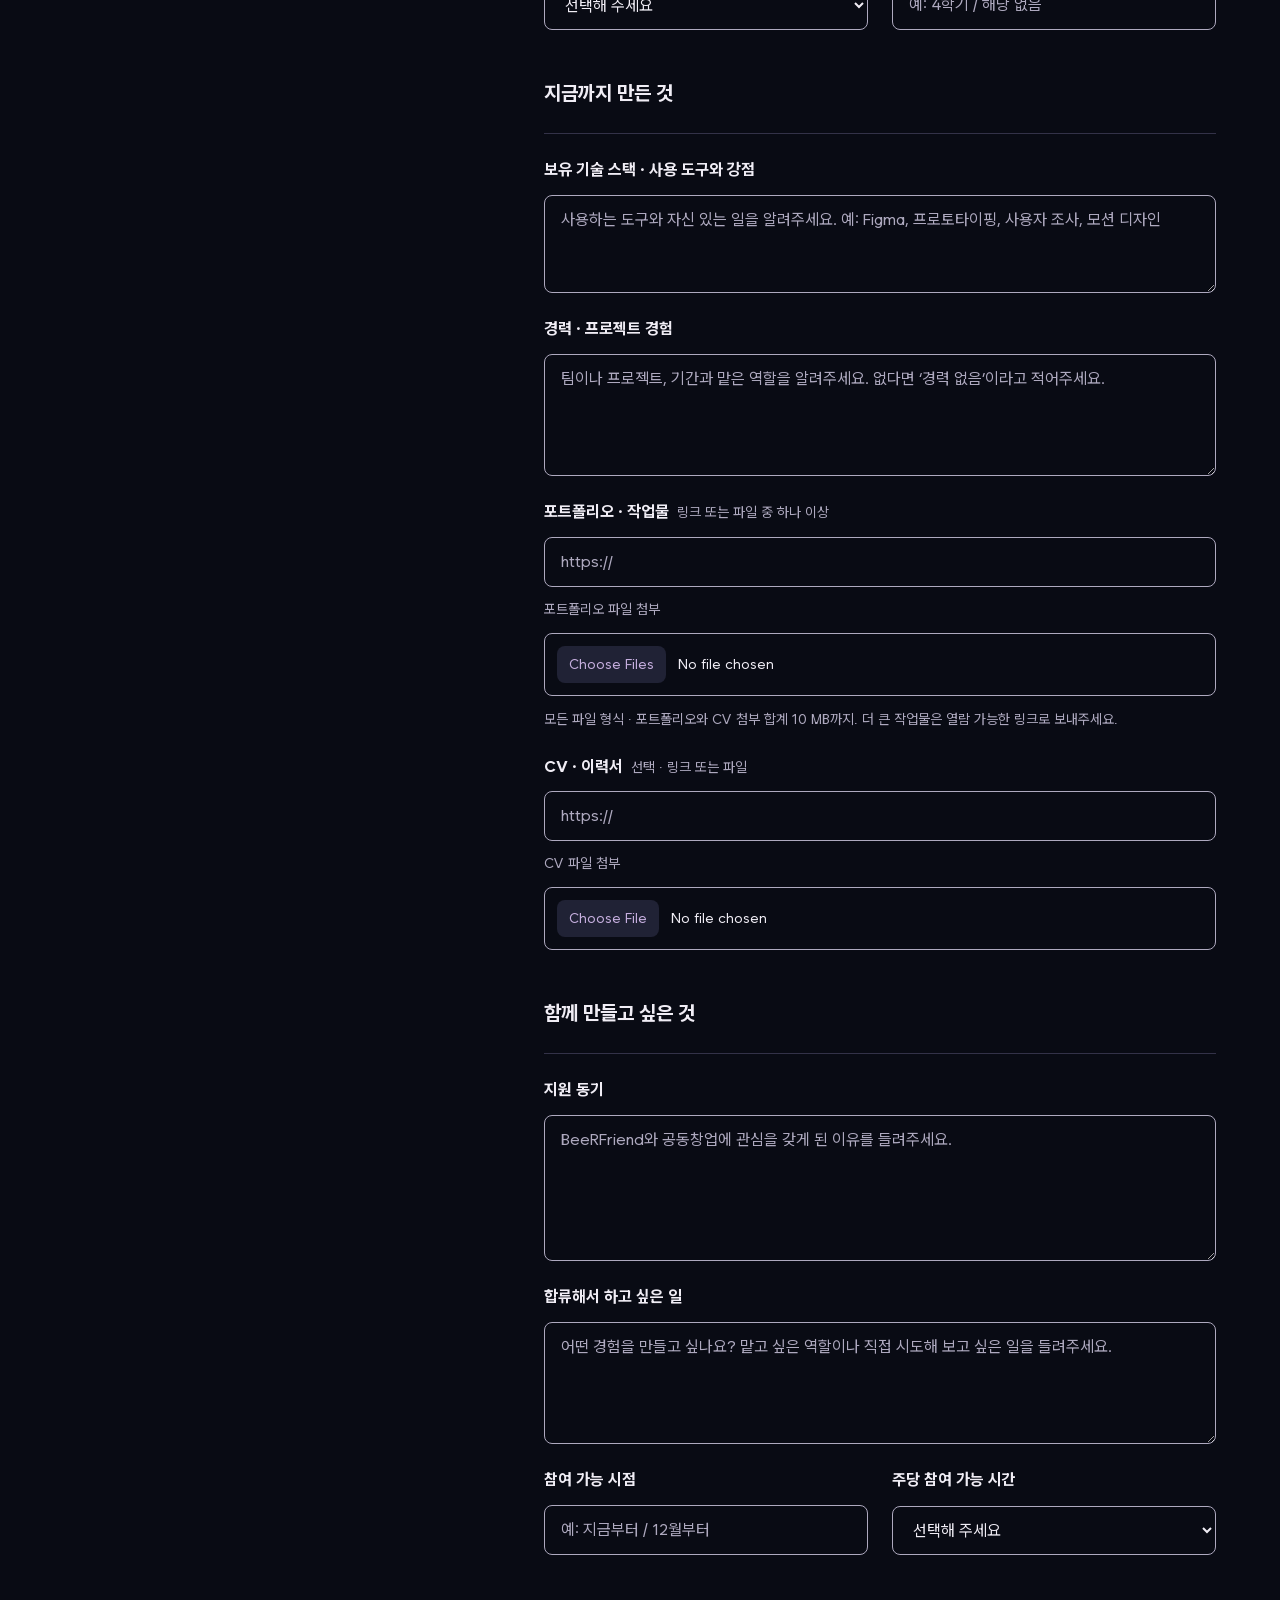
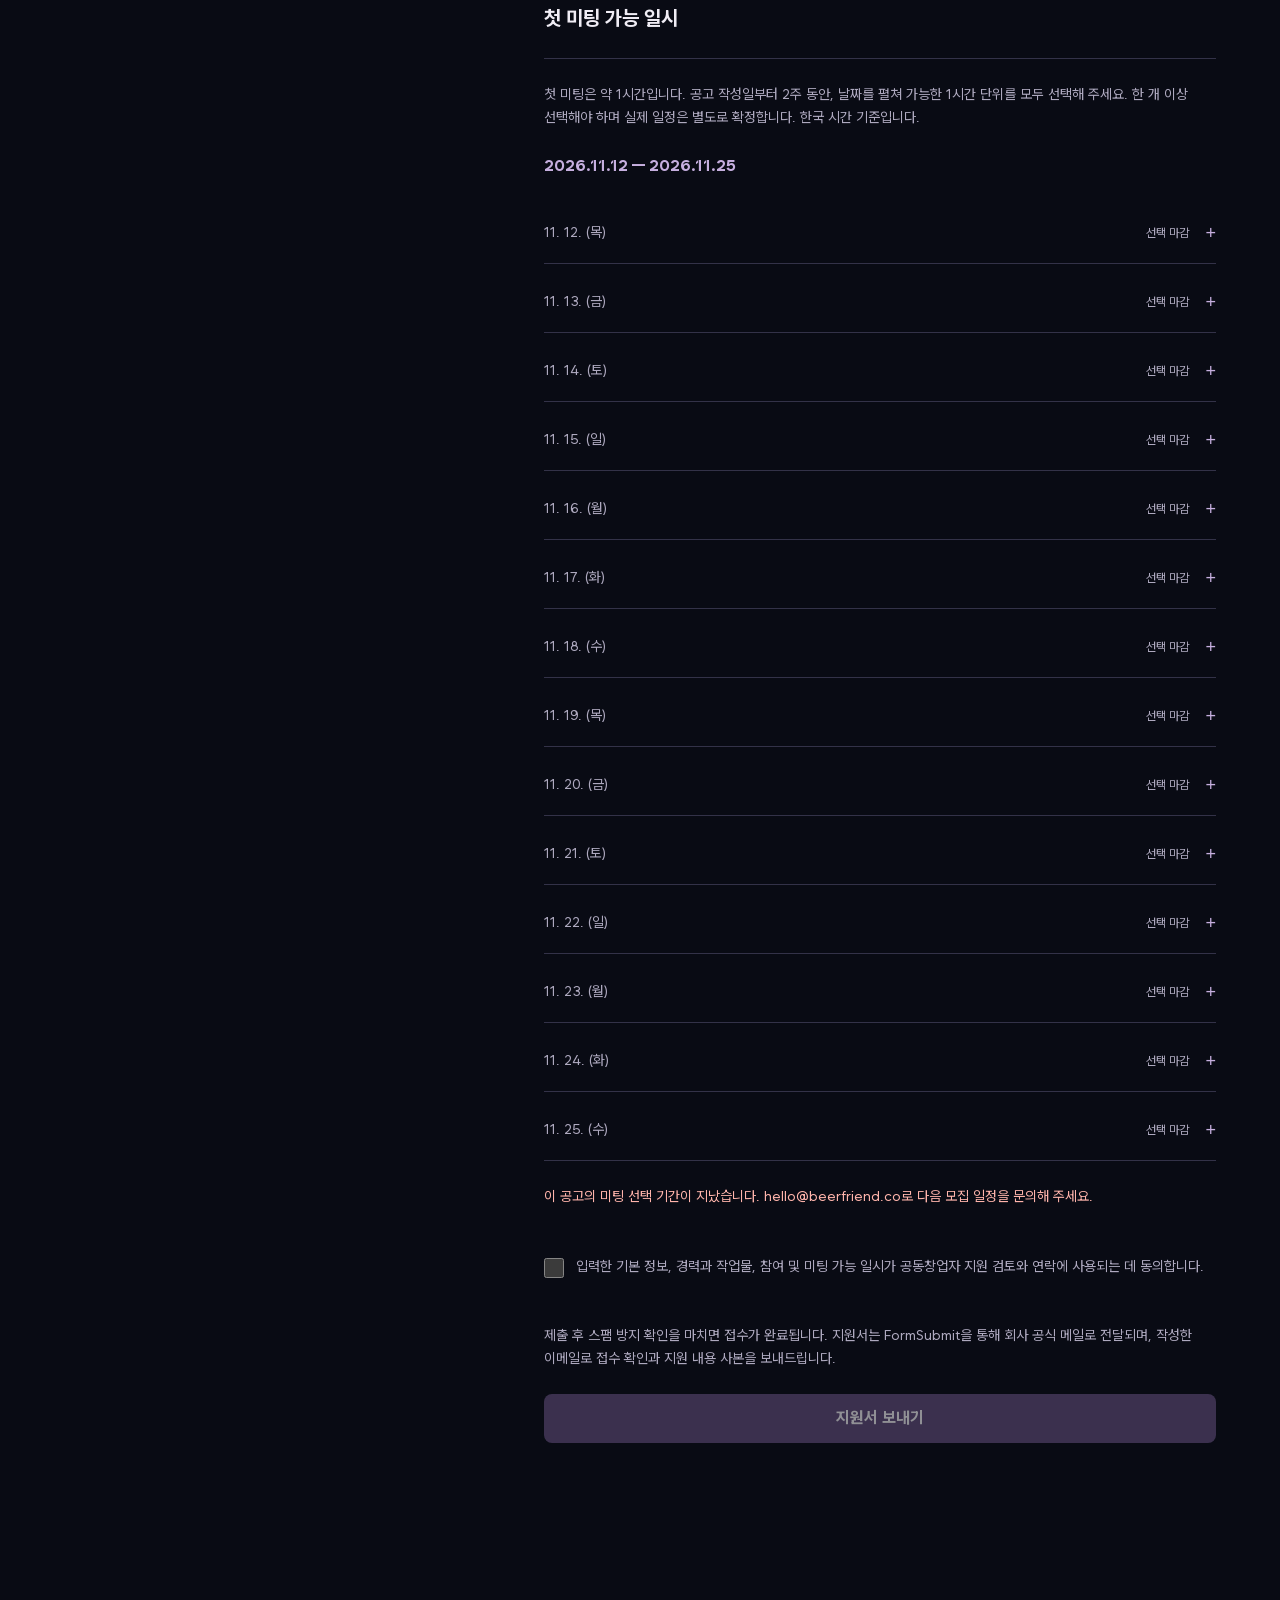
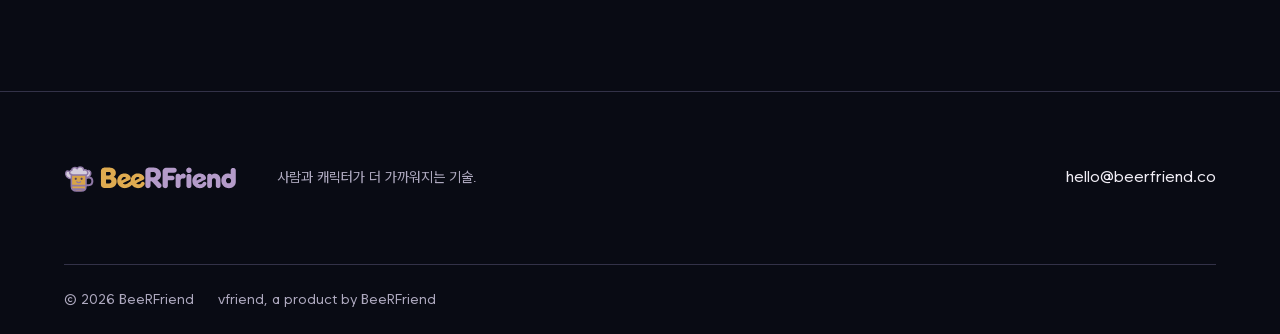
==== commit 6d7bc493: "Integrate cinematic 3D flight with continuous page journey" ====
--- a/apply.html
+++ b/apply.html
@@ -10,9 +10,9 @@
   <meta property="og:type" content="website">
   <title>공동창업자 지원 | BeeRFriend</title>
   <link rel="icon" href="assets/beerfriend-mark.png" type="image/png">
-  <link rel="preload" href="assets/fonts/Paperlogy-700.woff2" as="font" type="font/woff2" crossorigin>
-  <link rel="stylesheet" href="styles.css">
-  <script src="app.js" defer></script>
+  <link rel="preload" href="assets/fonts/WantedSans-page.woff2" as="font" type="font/woff2" crossorigin>
+  <link rel="stylesheet" href="styles.css?v=20261112-moon">
+  <script src="app.js?v=20261112-moon" defer></script>
   <script src="apply.js" defer></script>
 </head>
 <body class="apply-page">
--- a/styles.css
+++ b/styles.css
@@ -1,10 +1,11 @@
 /* BeeRFriend: deep night sky, muted lavender and honey, original logo geometry. */
-@import url('./tokens.css');
+@import url('./tokens.css?v=20261112-moon');
 @import url('./base.css');
-@font-face{font-family:Paperlogy;src:url('assets/fonts/Paperlogy-400.woff2') format('woff2');font-weight:400;font-display:swap}
-@font-face{font-family:Paperlogy;src:url('assets/fonts/Paperlogy-700.woff2') format('woff2');font-weight:700;font-display:swap}
+@import url('./assets/fonts/wanted.css');
 
-html{color-scheme:dark;scroll-behavior:smooth;scroll-padding-top:var(--space-lg)}
+html{color-scheme:dark;scroll-behavior:auto;scroll-padding-top:var(--space-lg);scrollbar-width:none}
+body{scrollbar-width:none}
+html::-webkit-scrollbar,body::-webkit-scrollbar{display:none;width:0;height:0}
 body{word-break:keep-all;font-synthesis:none;position:relative;isolation:isolate}
 body::before{content:'';position:fixed;inset:0;z-index:-1;pointer-events:none;background-image:url('assets/night-sky.svg'),radial-gradient(ellipse at 80% 32%,rgb(74 47 106 / .2),transparent 55%),radial-gradient(ellipse at 10% 85%,rgb(33 52 80 / .16),transparent 60%);background-size:1600px 1200px,100% 100%,100% 100%;background-position:center top;}
 
